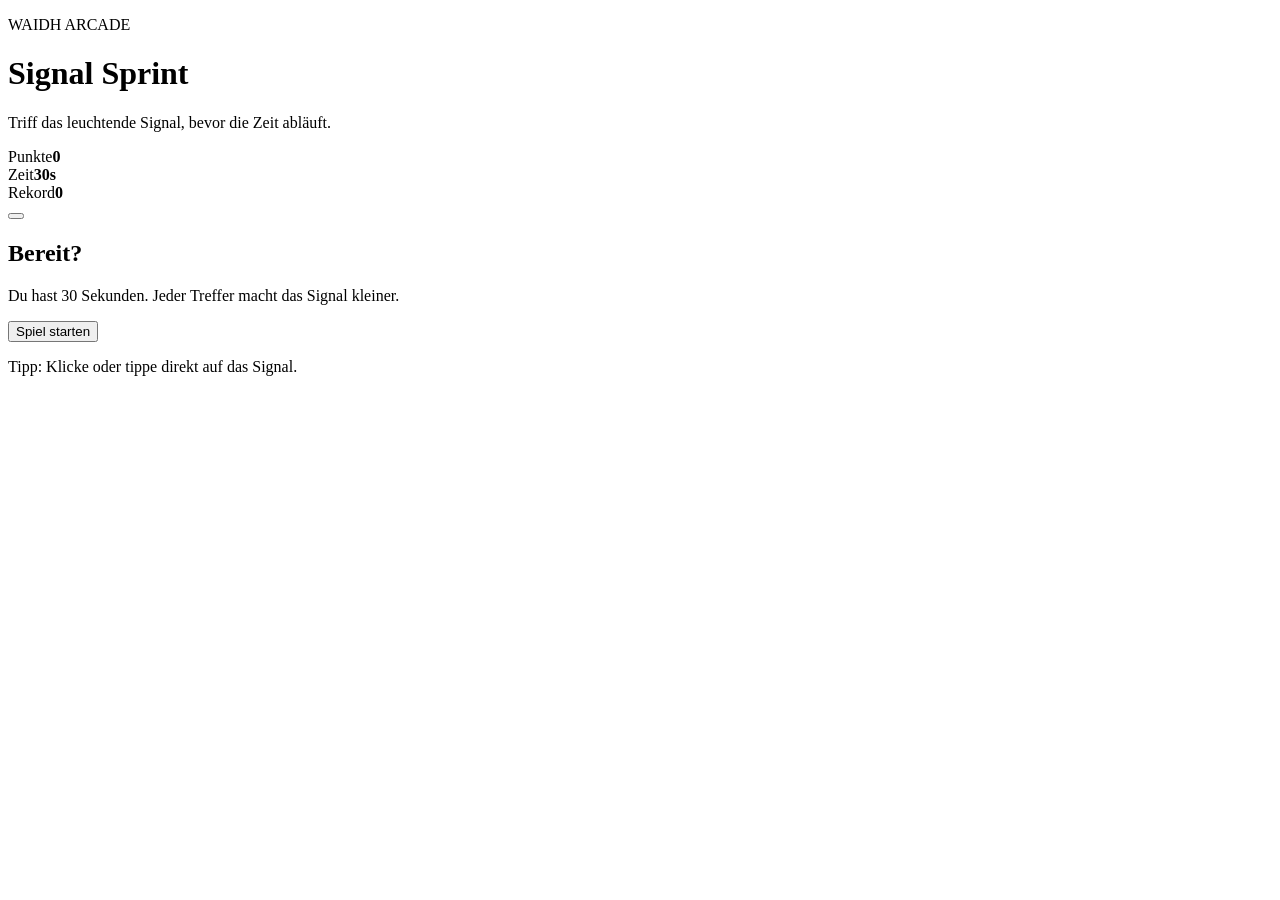
==== index.html @ f7fd0084 "feat: add game screen structure" ====
<!doctype html>
<html lang="de">
  <head>
    <meta charset="UTF-8" />
    <meta name="viewport" content="width=device-width, initial-scale=1.0" />
    <meta name="theme-color" content="#0b1020" />
    <title>Signal Sprint</title>
    <link rel="stylesheet" href="style.css" />
  </head>
  <body>
    <main class="game-shell">
      <header>
        <p class="eyebrow">WAIDH ARCADE</p>
        <h1>Signal Sprint</h1>
        <p class="intro">Triff das leuchtende Signal, bevor die Zeit abläuft.</p>
      </header>

      <section class="scoreboard" aria-label="Spielstand">
        <div><span>Punkte</span><strong id="score">0</strong></div>
        <div><span>Zeit</span><strong><span id="time">30</span>s</strong></div>
        <div><span>Rekord</span><strong id="high-score">0</strong></div>
      </section>

      <section id="arena" class="arena" aria-label="Spielfeld">
        <button id="target" class="target" type="button" aria-label="Signal treffen"></button>
        <div id="start-panel" class="start-panel">
          <h2 id="panel-title">Bereit?</h2>
          <p id="panel-copy">Du hast 30 Sekunden. Jeder Treffer macht das Signal kleiner.</p>
          <button id="start-button" class="start-button" type="button">Spiel starten</button>
        </div>
      </section>

      <p class="hint">Tipp: Klicke oder tippe direkt auf das Signal.</p>
    </main>
    <script src="game.js"></script>
  </body>
</html>
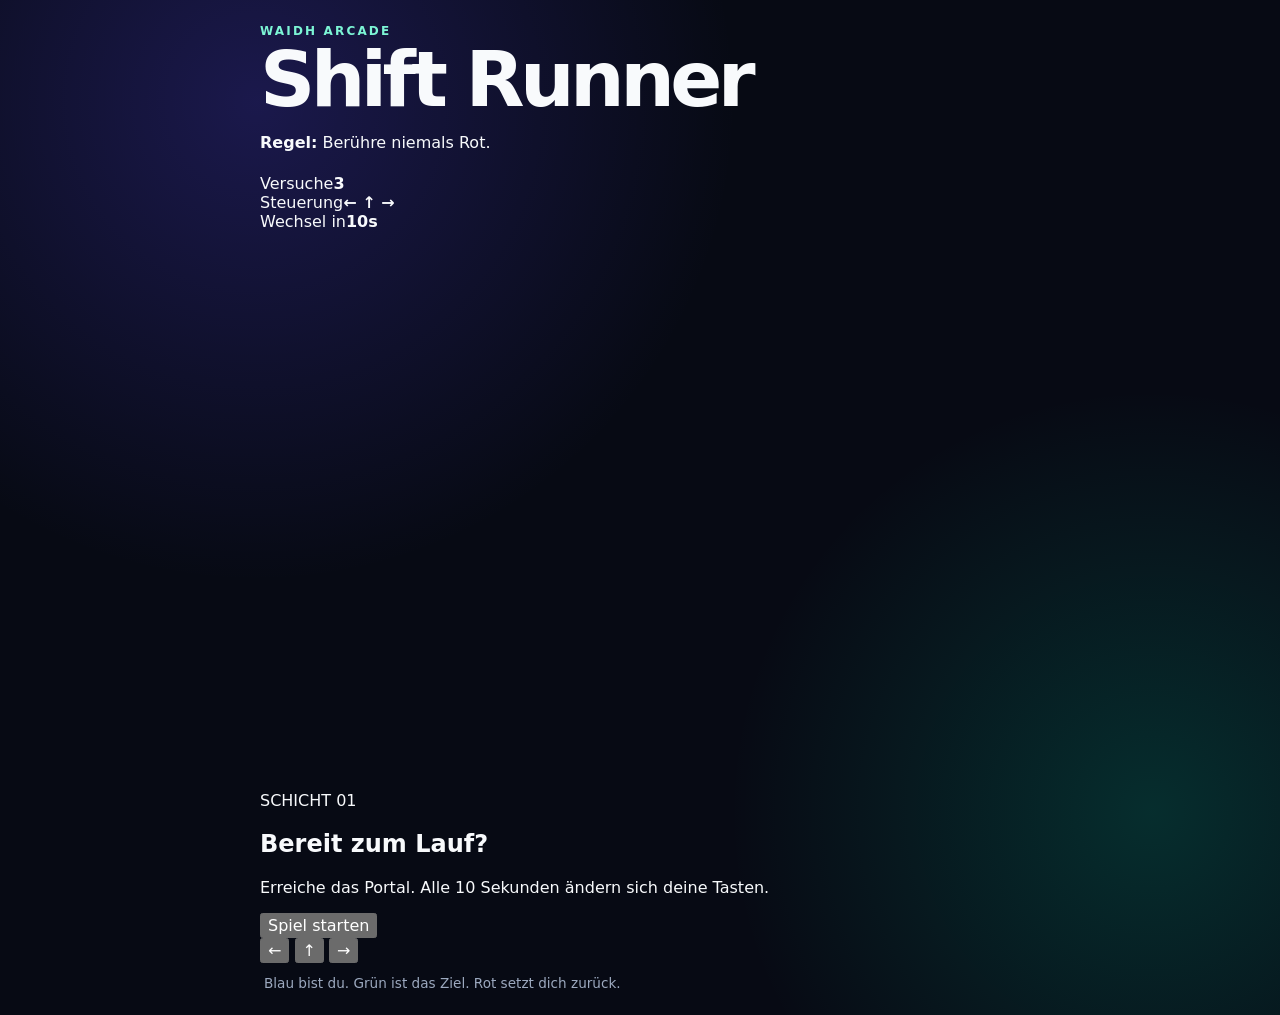
==== commit c067ca5d: "feat: replace reaction game with runner layout" ====
--- a/index.html
+++ b/index.html
@@ -3,34 +3,46 @@
   <head>
     <meta charset="UTF-8" />
     <meta name="viewport" content="width=device-width, initial-scale=1.0" />
-    <meta name="theme-color" content="#0b1020" />
-    <title>Signal Sprint</title>
+    <meta name="theme-color" content="#07111f" />
+    <title>Shift Runner</title>
     <link rel="stylesheet" href="style.css" />
   </head>
   <body>
     <main class="game-shell">
-      <header>
-        <p class="eyebrow">WAIDH ARCADE</p>
-        <h1>Signal Sprint</h1>
-        <p class="intro">Triff das leuchtende Signal, bevor die Zeit abläuft.</p>
+      <header class="game-header">
+        <div>
+          <p class="eyebrow">WAIDH ARCADE</p>
+          <h1>Shift Runner</h1>
+        </div>
+        <p class="rule"><strong>Regel:</strong> Berühre niemals Rot.</p>
       </header>
 
-      <section class="scoreboard" aria-label="Spielstand">
-        <div><span>Punkte</span><strong id="score">0</strong></div>
-        <div><span>Zeit</span><strong><span id="time">30</span>s</strong></div>
-        <div><span>Rekord</span><strong id="high-score">0</strong></div>
+      <section class="status-bar" aria-label="Spielstatus">
+        <div><span>Versuche</span><strong id="lives">3</strong></div>
+        <div><span>Steuerung</span><strong id="controls">← ↑ →</strong></div>
+        <div><span>Wechsel in</span><strong><span id="switch-timer">10</span>s</strong></div>
       </section>
 
-      <section id="arena" class="arena" aria-label="Spielfeld">
-        <button id="target" class="target" type="button" aria-label="Signal treffen"></button>
-        <div id="start-panel" class="start-panel">
-          <h2 id="panel-title">Bereit?</h2>
-          <p id="panel-copy">Du hast 30 Sekunden. Jeder Treffer macht das Signal kleiner.</p>
-          <button id="start-button" class="start-button" type="button">Spiel starten</button>
+      <section class="game-frame">
+        <canvas id="game" width="960" height="540" aria-label="Jump-and-Run-Spielfeld"></canvas>
+
+        <div id="message-panel" class="message-panel">
+          <p class="panel-kicker">SCHICHT 01</p>
+          <h2 id="message-title">Bereit zum Lauf?</h2>
+          <p id="message-copy">Erreiche das Portal. Alle 10 Sekunden ändern sich deine Tasten.</p>
+          <button id="start-button" type="button">Spiel starten</button>
         </div>
+
+        <div id="control-flash" class="control-flash" aria-live="polite"></div>
       </section>
 
-      <p class="hint">Tipp: Klicke oder tippe direkt auf das Signal.</p>
+      <nav class="touch-controls" aria-label="Touch-Steuerung">
+        <button id="touch-left" type="button" aria-label="Nach links">←</button>
+        <button id="touch-jump" class="jump" type="button" aria-label="Springen">↑</button>
+        <button id="touch-right" type="button" aria-label="Nach rechts">→</button>
+      </nav>
+
+      <p class="hint">Blau bist du. Grün ist das Ziel. Rot setzt dich zurück.</p>
     </main>
     <script src="game.js"></script>
   </body>
--- a/style.css
+++ b/style.css
@@ -0,0 +1,141 @@
+:root {
+  color-scheme: dark;
+  font-family: Inter, ui-sans-serif, system-ui, -apple-system, BlinkMacSystemFont, "Segoe UI", sans-serif;
+  background: #070a14;
+  color: #f8fafc;
+}
+
+* { box-sizing: border-box; }
+
+body {
+  min-height: 100vh;
+  margin: 0;
+  display: grid;
+  place-items: center;
+  padding: 24px;
+  background:
+    radial-gradient(circle at 20% 10%, rgba(89, 71, 255, .24), transparent 35%),
+    radial-gradient(circle at 90% 80%, rgba(0, 231, 180, .16), transparent 30%),
+    #070a14;
+}
+
+button { font: inherit; }
+
+.game-shell { width: min(760px, 100%); }
+
+header { margin-bottom: 22px; }
+
+.eyebrow {
+  margin: 0 0 6px;
+  color: #7cf5d5;
+  font-size: .75rem;
+  font-weight: 800;
+  letter-spacing: .18em;
+}
+
+h1 {
+  margin: 0;
+  font-size: clamp(2.3rem, 8vw, 4.8rem);
+  line-height: .95;
+  letter-spacing: -.06em;
+}
+
+.intro, .hint { color: #9ca9bf; }
+
+.scoreboard {
+  display: grid;
+  grid-template-columns: repeat(3, 1fr);
+  gap: 10px;
+  margin-bottom: 10px;
+}
+
+.scoreboard div {
+  padding: 12px 16px;
+  border: 1px solid #273047;
+  border-radius: 14px;
+  background: rgba(18, 24, 41, .78);
+}
+
+.scoreboard span {
+  display: block;
+  color: #8f9bb0;
+  font-size: .76rem;
+  text-transform: uppercase;
+  letter-spacing: .08em;
+}
+
+.scoreboard strong { font-size: 1.45rem; }
+.scoreboard strong span { display: inline; color: inherit; font-size: inherit; }
+
+.arena {
+  position: relative;
+  height: min(58vh, 470px);
+  min-height: 350px;
+  overflow: hidden;
+  border: 1px solid #303952;
+  border-radius: 24px;
+  background:
+    linear-gradient(rgba(255, 255, 255, .025) 1px, transparent 1px),
+    linear-gradient(90deg, rgba(255, 255, 255, .025) 1px, transparent 1px),
+    rgba(12, 17, 31, .88);
+  background-size: 28px 28px;
+  box-shadow: 0 30px 80px rgba(0, 0, 0, .4);
+}
+
+.target {
+  position: absolute;
+  display: none;
+  width: 74px;
+  height: 74px;
+  border: 0;
+  border-radius: 50%;
+  cursor: crosshair;
+  background: #72f3ce;
+  box-shadow: 0 0 0 8px rgba(114, 243, 206, .14), 0 0 38px rgba(114, 243, 206, .8);
+  transition: width .12s, height .12s, transform .08s;
+}
+
+.target:hover { transform: scale(1.06); }
+.target:active { transform: scale(.86); }
+.target.visible { display: block; }
+
+.start-panel {
+  position: absolute;
+  inset: 0;
+  display: grid;
+  place-content: center;
+  justify-items: center;
+  padding: 28px;
+  text-align: center;
+  background: rgba(7, 10, 20, .66);
+  backdrop-filter: blur(7px);
+}
+
+.start-panel.hidden { display: none; }
+.start-panel h2 { margin: 0; font-size: 2rem; }
+.start-panel p { max-width: 420px; color: #aeb8c9; }
+
+.start-button {
+  border: 0;
+  border-radius: 999px;
+  padding: 13px 22px;
+  color: #07120f;
+  font-weight: 800;
+  cursor: pointer;
+  background: #72f3ce;
+  box-shadow: 0 8px 30px rgba(114, 243, 206, .25);
+}
+
+.start-button:hover { background: #9ffbe2; }
+.hint { margin: 12px 4px 0; font-size: .85rem; }
+
+@media (max-width: 520px) {
+  body { padding: 16px; }
+  .scoreboard div { padding: 10px; }
+  .scoreboard strong { font-size: 1.2rem; }
+  .arena { min-height: 390px; }
+}
+
+@media (prefers-reduced-motion: reduce) {
+  .target { transition: none; }
+}
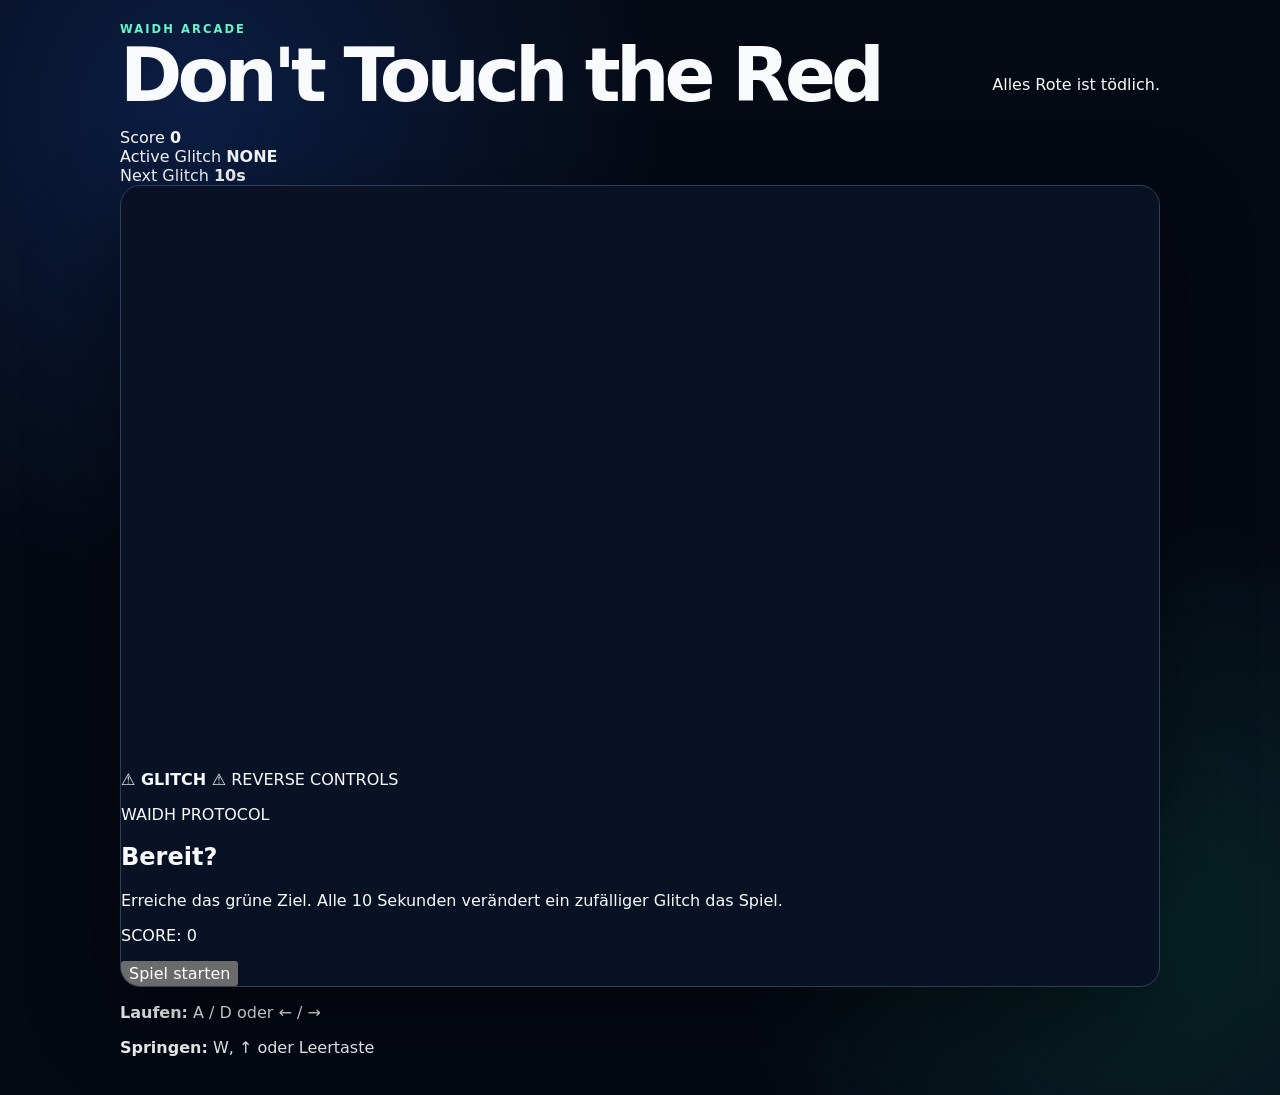
==== commit bf21f6dc: "feat: build Don't Touch the Red interface" ====
--- a/index.html
+++ b/index.html
@@ -3,47 +3,76 @@
   <head>
     <meta charset="UTF-8" />
     <meta name="viewport" content="width=device-width, initial-scale=1.0" />
-    <meta name="theme-color" content="#07111f" />
-    <title>Shift Runner</title>
+    <meta name="theme-color" content="#080b12" />
+    <title>Don't Touch the Red</title>
     <link rel="stylesheet" href="style.css" />
   </head>
   <body>
     <main class="game-shell">
+      <!-- Titel und wichtigste Regel -->
       <header class="game-header">
         <div>
           <p class="eyebrow">WAIDH ARCADE</p>
-          <h1>Shift Runner</h1>
+          <h1>Don't Touch the Red</h1>
         </div>
-        <p class="rule"><strong>Regel:</strong> Berühre niemals Rot.</p>
+        <p class="main-rule"><span></span> Alles Rote ist tödlich.</p>
       </header>
 
-      <section class="status-bar" aria-label="Spielstatus">
-        <div><span>Versuche</span><strong id="lives">3</strong></div>
-        <div><span>Steuerung</span><strong id="controls">← ↑ →</strong></div>
-        <div><span>Wechsel in</span><strong><span id="switch-timer">10</span>s</strong></div>
+      <!-- Diese Werte werden in game.js laufend aktualisiert. -->
+      <section class="hud" aria-label="Spielstatus">
+        <div class="hud-item">
+          <span class="hud-label">Score</span>
+          <strong id="score">0</strong>
+        </div>
+        <div class="hud-item hud-item-wide">
+          <span class="hud-label">Active Glitch</span>
+          <strong id="active-glitch">NONE</strong>
+        </div>
+        <div class="hud-item">
+          <span class="hud-label">Next Glitch</span>
+          <strong><span id="glitch-countdown">10</span>s</strong>
+        </div>
       </section>
 
-      <section class="game-frame">
-        <canvas id="game" width="960" height="540" aria-label="Jump-and-Run-Spielfeld"></canvas>
+      <section id="game-frame" class="game-frame">
+        <canvas
+          id="game-canvas"
+          width="960"
+          height="540"
+          aria-label="2D Jump-and-Run-Spielfeld"
+        ></canvas>
 
-        <div id="message-panel" class="message-panel">
-          <p class="panel-kicker">SCHICHT 01</p>
-          <h2 id="message-title">Bereit zum Lauf?</h2>
-          <p id="message-copy">Erreiche das Portal. Alle 10 Sekunden ändern sich deine Tasten.</p>
+        <!-- Kurze, grosse Meldung bei einem neuen Glitch -->
+        <div id="glitch-message" class="glitch-message" aria-live="polite">
+          <strong>⚠ GLITCH ⚠</strong>
+          <span id="glitch-name">REVERSE CONTROLS</span>
+        </div>
+
+        <!-- Start-, Game-Over- und Gewinn-Bildschirm -->
+        <div id="game-panel" class="game-panel">
+          <p id="panel-label" class="panel-label">WAIDH PROTOCOL</p>
+          <h2 id="panel-title">Bereit?</h2>
+          <p id="panel-text">
+            Erreiche das grüne Ziel. Alle 10 Sekunden verändert ein zufälliger Glitch das Spiel.
+          </p>
+          <p id="final-score" class="final-score hidden">SCORE: 0</p>
           <button id="start-button" type="button">Spiel starten</button>
         </div>
-
-        <div id="control-flash" class="control-flash" aria-live="polite"></div>
       </section>
 
+      <!-- Die Touch-Buttons sind auf Smartphones sichtbar. -->
       <nav class="touch-controls" aria-label="Touch-Steuerung">
         <button id="touch-left" type="button" aria-label="Nach links">←</button>
-        <button id="touch-jump" class="jump" type="button" aria-label="Springen">↑</button>
+        <button id="touch-jump" class="jump-button" type="button" aria-label="Springen">↑</button>
         <button id="touch-right" type="button" aria-label="Nach rechts">→</button>
       </nav>
 
-      <p class="hint">Blau bist du. Grün ist das Ziel. Rot setzt dich zurück.</p>
+      <footer class="game-help">
+        <p><strong>Laufen:</strong> A / D oder ← / →</p>
+        <p><strong>Springen:</strong> W, ↑ oder Leertaste</p>
+      </footer>
     </main>
+
     <script src="game.js"></script>
   </body>
 </html>
--- a/style.css
+++ b/style.css
@@ -1,7 +1,7 @@
 :root {
   color-scheme: dark;
   font-family: Inter, ui-sans-serif, system-ui, -apple-system, BlinkMacSystemFont, "Segoe UI", sans-serif;
-  background: #070a14;
+  background: #050914;
   color: #f8fafc;
 }
 
@@ -12,94 +12,86 @@
   margin: 0;
   display: grid;
   place-items: center;
-  padding: 24px;
+  padding: 22px;
   background:
-    radial-gradient(circle at 20% 10%, rgba(89, 71, 255, .24), transparent 35%),
-    radial-gradient(circle at 90% 80%, rgba(0, 231, 180, .16), transparent 30%),
-    #070a14;
+    radial-gradient(circle at 15% 10%, rgba(36, 113, 255, .2), transparent 32%),
+    radial-gradient(circle at 90% 85%, rgba(18, 232, 171, .13), transparent 28%),
+    #050914;
 }
 
 button { font: inherit; }
+.game-shell { width: min(1040px, 100%); }
 
-.game-shell { width: min(760px, 100%); }
+.game-header {
+  display: flex;
+  align-items: end;
+  justify-content: space-between;
+  gap: 20px;
+  margin-bottom: 18px;
+}
 
-header { margin-bottom: 22px; }
-
-.eyebrow {
+.eyebrow, .panel-kicker {
   margin: 0 0 6px;
-  color: #7cf5d5;
-  font-size: .75rem;
-  font-weight: 800;
+  color: #65f5c9;
+  font-size: .72rem;
+  font-weight: 900;
   letter-spacing: .18em;
 }
 
 h1 {
   margin: 0;
-  font-size: clamp(2.3rem, 8vw, 4.8rem);
-  line-height: .95;
-  letter-spacing: -.06em;
+  font-size: clamp(2.2rem, 7vw, 4.7rem);
+  line-height: .9;
+  letter-spacing: -.065em;
 }
 
-.intro, .hint { color: #9ca9bf; }
+.rule { margin: 0; color: #98a6bd; }
+.rule strong { color: #ff586b; }
 
-.scoreboard {
+.status-bar {
   display: grid;
-  grid-template-columns: repeat(3, 1fr);
+  grid-template-columns: .8fr 1.4fr .8fr;
   gap: 10px;
   margin-bottom: 10px;
 }
 
-.scoreboard div {
-  padding: 12px 16px;
-  border: 1px solid #273047;
-  border-radius: 14px;
-  background: rgba(18, 24, 41, .78);
+.status-bar div {
+  padding: 10px 15px;
+  border: 1px solid #28344d;
+  border-radius: 12px;
+  background: rgba(14, 21, 37, .86);
 }
 
-.scoreboard span {
+.status-bar span {
   display: block;
-  color: #8f9bb0;
-  font-size: .76rem;
+  color: #7f8ca3;
+  font-size: .68rem;
+  font-weight: 700;
+  letter-spacing: .09em;
   text-transform: uppercase;
-  letter-spacing: .08em;
 }
 
-.scoreboard strong { font-size: 1.45rem; }
-.scoreboard strong span { display: inline; color: inherit; font-size: inherit; }
+.status-bar strong { font-size: 1.18rem; }
+.status-bar strong span { display: inline; color: inherit; font-size: inherit; }
 
-.arena {
+.game-frame {
   position: relative;
-  height: min(58vh, 470px);
-  min-height: 350px;
   overflow: hidden;
-  border: 1px solid #303952;
-  border-radius: 24px;
-  background:
-    linear-gradient(rgba(255, 255, 255, .025) 1px, transparent 1px),
-    linear-gradient(90deg, rgba(255, 255, 255, .025) 1px, transparent 1px),
-    rgba(12, 17, 31, .88);
-  background-size: 28px 28px;
-  box-shadow: 0 30px 80px rgba(0, 0, 0, .4);
+  border: 1px solid #2f3d59;
+  border-radius: 20px;
+  background: #091224;
+  box-shadow: 0 30px 90px rgba(0, 0, 0, .45);
 }
 
-.target {
-  position: absolute;
-  display: none;
-  width: 74px;
-  height: 74px;
-  border: 0;
-  border-radius: 50%;
-  cursor: crosshair;
-  background: #72f3ce;
-  box-shadow: 0 0 0 8px rgba(114, 243, 206, .14), 0 0 38px rgba(114, 243, 206, .8);
-  transition: width .12s, height .12s, transform .08s;
+canvas {
+  display: block;
+  width: 100%;
+  height: auto;
+  aspect-ratio: 16 / 9;
+  touch-action: none;
 }
 
-.target:hover { transform: scale(1.06); }
-.target:active { transform: scale(.86); }
-.target.visible { display: block; }
-
-.start-panel {
+.message-panel {
   position: absolute;
   inset: 0;
   display: grid;
@@ -107,35 +99,82 @@
   justify-items: center;
   padding: 28px;
   text-align: center;
-  background: rgba(7, 10, 20, .66);
-  backdrop-filter: blur(7px);
+  background: rgba(4, 9, 20, .72);
+  backdrop-filter: blur(8px);
 }
 
-.start-panel.hidden { display: none; }
-.start-panel h2 { margin: 0; font-size: 2rem; }
-.start-panel p { max-width: 420px; color: #aeb8c9; }
+.message-panel.hidden { display: none; }
+.message-panel h2 { margin: 0; font-size: clamp(1.8rem, 5vw, 3.3rem); }
+.message-panel p:not(.panel-kicker) { max-width: 470px; color: #aab5c8; }
 
-.start-button {
+.message-panel button {
   border: 0;
   border-radius: 999px;
-  padding: 13px 22px;
-  color: #07120f;
-  font-weight: 800;
+  padding: 13px 24px;
+  color: #06120f;
+  font-weight: 900;
   cursor: pointer;
-  background: #72f3ce;
-  box-shadow: 0 8px 30px rgba(114, 243, 206, .25);
+  background: #65f5c9;
+  box-shadow: 0 10px 30px rgba(101, 245, 201, .22);
 }
 
-.start-button:hover { background: #9ffbe2; }
-.hint { margin: 12px 4px 0; font-size: .85rem; }
+.message-panel button:hover { background: #9affe0; }
 
-@media (max-width: 520px) {
-  body { padding: 16px; }
-  .scoreboard div { padding: 10px; }
-  .scoreboard strong { font-size: 1.2rem; }
-  .arena { min-height: 390px; }
+.control-flash {
+  position: absolute;
+  top: 22px;
+  left: 50%;
+  padding: 10px 18px;
+  border: 1px solid rgba(255, 255, 255, .22);
+  border-radius: 999px;
+  color: #07111f;
+  font-weight: 900;
+  text-align: center;
+  pointer-events: none;
+  opacity: 0;
+  transform: translate(-50%, -12px);
+  background: #ffd166;
+  transition: opacity .2s, transform .2s;
+}
+
+.control-flash.visible { opacity: 1; transform: translate(-50%, 0); }
+
+.touch-controls {
+  display: none;
+  grid-template-columns: 1fr 1fr 1fr;
+  gap: 10px;
+  margin-top: 12px;
+}
+
+.touch-controls button {
+  min-height: 58px;
+  border: 1px solid #33415e;
+  border-radius: 14px;
+  color: #dce7f8;
+  font-size: 1.4rem;
+  font-weight: 900;
+  background: #111b30;
+  user-select: none;
+  touch-action: none;
+}
+
+.touch-controls button:active { background: #243554; }
+.touch-controls .jump { color: #65f5c9; }
+.hint { margin: 10px 4px 0; color: #7f8ca3; font-size: .82rem; }
+
+@media (pointer: coarse), (max-width: 700px) {
+  .touch-controls { display: grid; }
+}
+
+@media (max-width: 600px) {
+  body { padding: 13px; }
+  .game-header { align-items: start; flex-direction: column; gap: 10px; }
+  .status-bar { grid-template-columns: .65fr 1.35fr .8fr; }
+  .status-bar div { padding: 8px 9px; }
+  .status-bar strong { font-size: .93rem; }
+  .control-flash { top: 10px; padding: 7px 11px; font-size: .78rem; }
 }
 
 @media (prefers-reduced-motion: reduce) {
-  .target { transition: none; }
+  .control-flash { transition: none; }
 }
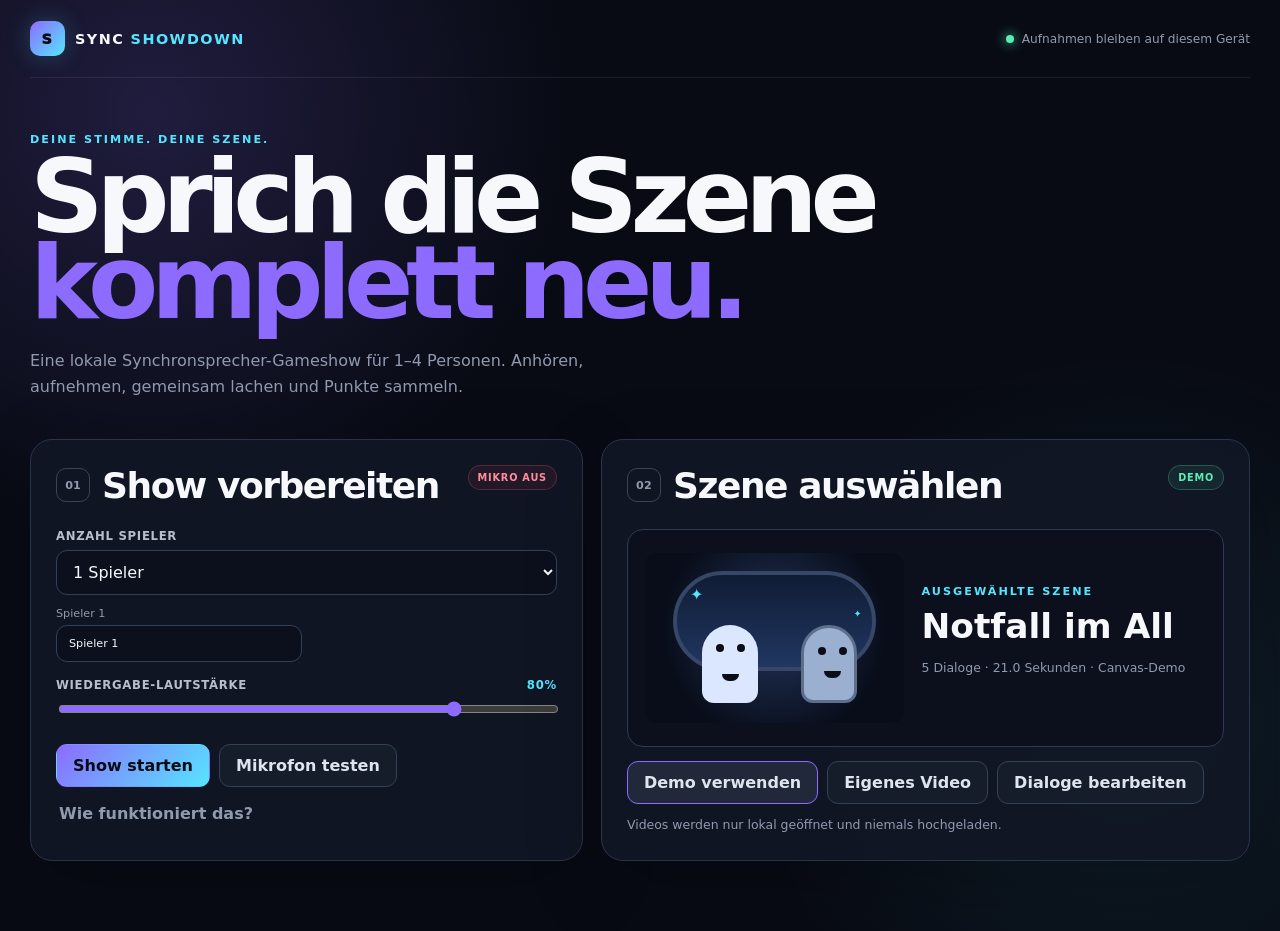
==== commit cef112d3: "feat: build Sync Showdown game show interface" ====
--- a/index.html
+++ b/index.html
@@ -3,76 +3,307 @@
   <head>
     <meta charset="UTF-8" />
     <meta name="viewport" content="width=device-width, initial-scale=1.0" />
-    <meta name="theme-color" content="#080b12" />
-    <title>Don't Touch the Red</title>
+    <meta name="theme-color" content="#080b14" />
+    <title>Sync Showdown</title>
     <link rel="stylesheet" href="style.css" />
   </head>
   <body>
-    <main class="game-shell">
-      <!-- Titel und wichtigste Regel -->
-      <header class="game-header">
-        <div>
-          <p class="eyebrow">WAIDH ARCADE</p>
-          <h1>Don't Touch the Red</h1>
-        </div>
-        <p class="main-rule"><span></span> Alles Rote ist tödlich.</p>
+    <div class="app-shell">
+      <header class="topbar">
+        <a class="brand" href="#" aria-label="Sync Showdown Startseite">
+          <span class="brand-mark">S</span>
+          <span>SYNC <strong>SHOWDOWN</strong></span>
+        </a>
+        <p class="privacy-note">
+          <span class="privacy-dot"></span>
+          Aufnahmen bleiben auf diesem Gerät
+        </p>
       </header>
 
-      <!-- Diese Werte werden in game.js laufend aktualisiert. -->
-      <section class="hud" aria-label="Spielstatus">
-        <div class="hud-item">
-          <span class="hud-label">Score</span>
-          <strong id="score">0</strong>
-        </div>
-        <div class="hud-item hud-item-wide">
-          <span class="hud-label">Active Glitch</span>
-          <strong id="active-glitch">NONE</strong>
-        </div>
-        <div class="hud-item">
-          <span class="hud-label">Next Glitch</span>
-          <strong><span id="glitch-countdown">10</span>s</strong>
-        </div>
-      </section>
-
-      <section id="game-frame" class="game-frame">
-        <canvas
-          id="game-canvas"
-          width="960"
-          height="540"
-          aria-label="2D Jump-and-Run-Spielfeld"
-        ></canvas>
-
-        <!-- Kurze, grosse Meldung bei einem neuen Glitch -->
-        <div id="glitch-message" class="glitch-message" aria-live="polite">
-          <strong>⚠ GLITCH ⚠</strong>
-          <span id="glitch-name">REVERSE CONTROLS</span>
-        </div>
-
-        <!-- Start-, Game-Over- und Gewinn-Bildschirm -->
-        <div id="game-panel" class="game-panel">
-          <p id="panel-label" class="panel-label">WAIDH PROTOCOL</p>
-          <h2 id="panel-title">Bereit?</h2>
-          <p id="panel-text">
-            Erreiche das grüne Ziel. Alle 10 Sekunden verändert ein zufälliger Glitch das Spiel.
-          </p>
-          <p id="final-score" class="final-score hidden">SCORE: 0</p>
-          <button id="start-button" type="button">Spiel starten</button>
-        </div>
-      </section>
-
-      <!-- Die Touch-Buttons sind auf Smartphones sichtbar. -->
-      <nav class="touch-controls" aria-label="Touch-Steuerung">
-        <button id="touch-left" type="button" aria-label="Nach links">←</button>
-        <button id="touch-jump" class="jump-button" type="button" aria-label="Springen">↑</button>
-        <button id="touch-right" type="button" aria-label="Nach rechts">→</button>
-      </nav>
-
-      <footer class="game-help">
-        <p><strong>Laufen:</strong> A / D oder ← / →</p>
-        <p><strong>Springen:</strong> W, ↑ oder Leertaste</p>
-      </footer>
-    </main>
-
-    <script src="game.js"></script>
+      <main>
+        <!-- ==================================================
+             HAUPTMENÜ
+             ================================================== -->
+        <section id="menu-screen" class="screen active">
+          <div class="hero-copy">
+            <p class="eyebrow">DEINE STIMME. DEINE SZENE.</p>
+            <h1>Sprich die Szene<br /><em>komplett neu.</em></h1>
+            <p>
+              Eine lokale Synchronsprecher-Gameshow für 1–4 Personen.
+              Anhören, aufnehmen, gemeinsam lachen und Punkte sammeln.
+            </p>
+          </div>
+
+          <div class="menu-layout">
+            <section class="panel setup-panel">
+              <div class="panel-heading">
+                <div>
+                  <span class="step-number">01</span>
+                  <h2>Show vorbereiten</h2>
+                </div>
+                <span id="microphone-badge" class="status-badge">MIKRO AUS</span>
+              </div>
+
+              <label class="field-label" for="player-count">Anzahl Spieler</label>
+              <select id="player-count">
+                <option value="1">1 Spieler</option>
+                <option value="2">2 Spieler</option>
+                <option value="3">3 Spieler</option>
+                <option value="4">4 Spieler</option>
+              </select>
+
+              <div id="player-name-fields" class="player-name-fields"></div>
+
+              <label class="field-label volume-label" for="master-volume">
+                Wiedergabe-Lautstärke
+                <span id="volume-value">80%</span>
+              </label>
+              <input id="master-volume" type="range" min="0" max="100" value="80" />
+
+              <div class="menu-actions">
+                <button id="start-game-button" class="primary-button" type="button">
+                  Show starten
+                </button>
+                <button id="open-mic-test" class="secondary-button" type="button">
+                  Mikrofon testen
+                </button>
+                <button id="open-guide" class="text-button" type="button">
+                  Wie funktioniert das?
+                </button>
+              </div>
+
+              <p id="menu-error" class="inline-error hidden" role="alert"></p>
+            </section>
+
+            <section class="panel scene-panel">
+              <div class="panel-heading">
+                <div>
+                  <span class="step-number">02</span>
+                  <h2>Szene auswählen</h2>
+                </div>
+                <span id="scene-type-badge" class="status-badge ready">DEMO</span>
+              </div>
+
+              <div class="scene-preview-card">
+                <div class="preview-space">
+                  <span class="preview-star star-one">✦</span>
+                  <span class="preview-star star-two">✦</span>
+                  <div class="preview-character captain"><span></span></div>
+                  <div class="preview-character robot"><span></span></div>
+                </div>
+                <div>
+                  <p class="scene-label">AUSGEWÄHLTE SZENE</p>
+                  <h3 id="selected-scene-title">Notfall im All</h3>
+                  <p id="selected-scene-details">5 Dialoge · 21 Sekunden · Canvas-Demo</p>
+                </div>
+              </div>
+
+              <div class="scene-actions">
+                <button id="select-demo-scene" class="secondary-button selected" type="button">
+                  Demo verwenden
+                </button>
+                <label class="file-button" for="video-file-input">Eigenes Video</label>
+                <input id="video-file-input" class="visually-hidden" type="file" accept="video/*" />
+                <button id="open-scene-editor" class="secondary-button" type="button">
+                  Dialoge bearbeiten
+                </button>
+              </div>
+
+              <p class="local-file-note">
+                Videos werden nur lokal geöffnet und niemals hochgeladen.
+              </p>
+            </section>
+          </div>
+        </section>
+
+        <!-- ==================================================
+             AUFNAHME-STUDIO UND FINALE WIEDERGABE
+             ================================================== -->
+        <section id="studio-screen" class="screen">
+          <div class="studio-header">
+            <button id="leave-studio-button" class="text-button back-button" type="button">← Menü</button>
+            <div class="studio-status">
+              <span id="current-player-name">SPIELER 1</span>
+              <span id="cue-progress">DIALOG 1 / 5</span>
+            </div>
+            <span id="studio-mic-badge" class="status-badge ready">MIKRO BEREIT</span>
+          </div>
+
+          <div id="stage" class="stage">
+            <canvas id="scene-canvas" width="960" height="540" aria-label="Animierte Demo-Szene"></canvas>
+            <video id="scene-video" class="hidden" playsinline preload="metadata"></video>
+
+            <div id="subtitle" class="subtitle hidden">
+              <span id="subtitle-speaker"></span>
+              <strong id="subtitle-text"></strong>
+            </div>
+
+            <div id="countdown" class="countdown hidden" aria-live="assertive">3</div>
+
+            <div id="recording-hud" class="recording-hud hidden">
+              <span class="recording-dot"></span>
+              <strong>REC</strong>
+              <span id="recording-time">0.0s</span>
+              <div class="mini-meter"><span id="recording-level"></span></div>
+            </div>
+
+            <div class="scene-progress"><span id="scene-progress-bar"></span></div>
+          </div>
+
+          <section id="cue-controls" class="cue-controls">
+            <div class="cue-copy">
+              <p id="cue-speaker" class="cue-speaker">CAPTAIN NOVA</p>
+              <h2 id="cue-text">Wir verlieren Energie auf allen Systemen!</h2>
+            </div>
+
+            <div id="record-actions" class="action-row">
+              <button id="preview-cue-button" class="secondary-button" type="button">Original ansehen</button>
+              <button id="record-cue-button" class="primary-button" type="button">Meinen Take aufnehmen</button>
+            </div>
+
+            <div id="take-actions" class="action-row hidden">
+              <button id="play-take-button" class="secondary-button" type="button">Take anhören</button>
+              <button id="play-with-scene-button" class="secondary-button" type="button">Mit Szene ansehen</button>
+              <button id="retry-take-button" class="danger-button" type="button">Neu aufnehmen</button>
+              <button id="keep-take-button" class="primary-button" type="button">Take behalten</button>
+            </div>
+
+            <p id="studio-message" class="studio-message"></p>
+          </section>
+
+          <section id="final-controls" class="final-controls hidden">
+            <div>
+              <p class="eyebrow">FINAL CUT</p>
+              <h2>Eure synchronisierte Szene</h2>
+            </div>
+            <div class="action-row">
+              <button id="play-final-button" class="primary-button" type="button">Abspielen</button>
+              <button id="pause-final-button" class="secondary-button" type="button">Pause</button>
+              <button id="restart-final-button" class="secondary-button" type="button">Von vorne</button>
+              <button id="show-jury-button" class="secondary-button accent" type="button">Zur Jury</button>
+            </div>
+          </section>
+        </section>
+
+        <!-- ==================================================
+             JURY
+             ================================================== -->
+        <section id="jury-screen" class="screen centered-screen">
+          <div class="section-intro">
+            <p class="eyebrow">DIE ENTSCHEIDUNG</p>
+            <h1>Die Jury hat gewählt.</h1>
+            <p>Eine unterhaltsame Arcade-Wertung aus Timing, Länge und Mikrofonlautstärke.</p>
+          </div>
+          <div id="jury-cards" class="jury-cards"></div>
+          <div class="total-score-panel">
+            <span>GESAMTPUNKTZAHL</span>
+            <strong id="round-score">0</strong>
+            <small>/ 50</small>
+          </div>
+          <button id="continue-after-jury" class="primary-button" type="button">Weiter</button>
+        </section>
+
+        <!-- ==================================================
+             RANGLISTE
+             ================================================== -->
+        <section id="leaderboard-screen" class="screen centered-screen">
+          <div class="section-intro">
+            <p class="eyebrow">SHOW BEENDET</p>
+            <h1 id="winner-title">And the winner is …</h1>
+            <p>Alle Takes wurden nur lokal verarbeitet.</p>
+          </div>
+          <div id="confetti" class="confetti" aria-hidden="true"></div>
+          <ol id="leaderboard" class="leaderboard"></ol>
+          <button id="new-round-button" class="primary-button" type="button">Neue Runde</button>
+        </section>
+      </main>
+    </div>
+
+    <!-- ==================================================
+         MIKROFONTEST
+         ================================================== -->
+    <div id="mic-modal" class="modal hidden" role="dialog" aria-modal="true" aria-labelledby="mic-modal-title">
+      <div class="modal-card">
+        <button class="modal-close" data-close-modal="mic-modal" type="button" aria-label="Schliessen">×</button>
+        <p class="eyebrow">SOUNDCHECK</p>
+        <h2 id="mic-modal-title">Mikrofon testen</h2>
+        <p id="mic-test-status">Aktiviere dein Mikrofon, bevor die Show beginnt.</p>
+
+        <div class="large-meter" aria-label="Mikrofonlautstärke">
+          <span id="mic-level-bar"></span>
+        </div>
+
+        <div class="modal-actions">
+          <button id="activate-microphone" class="primary-button" type="button">Mikrofon aktivieren</button>
+          <button id="record-mic-test" class="secondary-button" type="button" disabled>10s aufnehmen</button>
+          <button id="stop-mic-test" class="danger-button hidden" type="button">Aufnahme stoppen</button>
+        </div>
+
+        <audio id="mic-test-audio" class="hidden" controls></audio>
+        <button id="delete-mic-test" class="text-button hidden" type="button">Testaufnahme löschen</button>
+        <p class="privacy-box">Deine Mikrofonaufnahmen bleiben auf diesem Gerät und werden nicht hochgeladen.</p>
+      </div>
+    </div>
+
+    <!-- ==================================================
+         SZENENEDITOR
+         ================================================== -->
+    <div id="scene-editor-modal" class="modal hidden" role="dialog" aria-modal="true" aria-labelledby="editor-title">
+      <div class="modal-card editor-card">
+        <button class="modal-close" data-close-modal="scene-editor-modal" type="button" aria-label="Schliessen">×</button>
+        <p class="eyebrow">CONTENT STUDIO</p>
+        <h2 id="editor-title">Dialoge bearbeiten</h2>
+
+        <div class="editor-toolbar">
+          <label>
+            Szenentitel
+            <input id="editor-scene-title" type="text" maxlength="80" />
+          </label>
+          <p>Dauer: <strong id="editor-duration">21.0s</strong></p>
+          <button id="add-cue-button" class="secondary-button" type="button">+ Dialog</button>
+          <label class="file-button" for="json-import-input">JSON importieren</label>
+          <input id="json-import-input" class="visually-hidden" type="file" accept="application/json,.json" />
+          <button id="export-json-button" class="secondary-button" type="button">JSON exportieren</button>
+        </div>
+
+        <div class="editor-preview">
+          <canvas id="editor-preview-canvas" width="960" height="540" aria-label="Vorschau der Demo-Szene"></canvas>
+          <video id="editor-preview-video" class="hidden" playsinline controls></video>
+        </div>
+
+        <div class="cue-table-header" aria-hidden="true">
+          <span>Start</span><span>Ende</span><span>Figur</span><span>Dialog</span><span>Aktionen</span>
+        </div>
+        <div id="cue-editor-list" class="cue-editor-list"></div>
+        <p id="editor-error" class="inline-error hidden" role="alert"></p>
+
+        <div class="modal-actions end-actions">
+          <button id="save-scene-button" class="primary-button" type="button">Szene verwenden</button>
+        </div>
+      </div>
+    </div>
+
+    <!-- ==================================================
+         ANLEITUNG
+         ================================================== -->
+    <div id="guide-modal" class="modal hidden" role="dialog" aria-modal="true" aria-labelledby="guide-title">
+      <div class="modal-card guide-card">
+        <button class="modal-close" data-close-modal="guide-modal" type="button" aria-label="Schliessen">×</button>
+        <p class="eyebrow">SO FUNKTIONIERT'S</p>
+        <h2 id="guide-title">In vier Schritten zur eigenen Szene</h2>
+        <ol class="guide-steps">
+          <li><strong>Anhören</strong><span>Sieh dir den Dialog mit Originalton oder Demo-Signal an.</span></li>
+          <li><strong>Einsprechen</strong><span>Nach dem Countdown läuft die Szene stumm und dein Mikrofon nimmt auf.</span></li>
+          <li><strong>Take wählen</strong><span>Höre deine Aufnahme an, wiederhole sie oder behalte sie.</span></li>
+          <li><strong>Bewerten</strong><span>Die lokale Arcade-Jury bewertet Timing und Lautstärke.</span></li>
+        </ol>
+        <p class="privacy-box">Eigene Videos und Sprachaufnahmen verlassen deinen Browser nicht.</p>
+      </div>
+    </div>
+
+    <div id="toast" class="toast hidden" role="status" aria-live="polite"></div>
+
+    <script src="scenes.js"></script>
+    <script src="app.js"></script>
   </body>
 </html>
--- a/style.css
+++ b/style.css
@@ -1,180 +1,459 @@
 :root {
   color-scheme: dark;
   font-family: Inter, ui-sans-serif, system-ui, -apple-system, BlinkMacSystemFont, "Segoe UI", sans-serif;
-  background: #050914;
-  color: #f8fafc;
+  --bg: #080b14;
+  --panel: #111725;
+  --panel-light: #171f30;
+  --line: #29344b;
+  --text: #f7f8fc;
+  --muted: #909aae;
+  --purple: #8d6bff;
+  --cyan: #55e6ff;
+  --pink: #ff4f91;
+  --green: #58efb2;
+  --yellow: #ffd166;
+  --red: #ff4f65;
 }
 
 * { box-sizing: border-box; }
+html { min-width: 320px; background: var(--bg); }
 
 body {
   min-height: 100vh;
   margin: 0;
-  display: grid;
-  place-items: center;
-  padding: 22px;
+  color: var(--text);
   background:
-    radial-gradient(circle at 15% 10%, rgba(36, 113, 255, .2), transparent 32%),
-    radial-gradient(circle at 90% 85%, rgba(18, 232, 171, .13), transparent 28%),
-    #050914;
-}
-
-button { font: inherit; }
-.game-shell { width: min(1040px, 100%); }
-
-.game-header {
+    radial-gradient(circle at 12% 12%, rgba(141, 107, 255, .18), transparent 30%),
+    radial-gradient(circle at 88% 78%, rgba(85, 230, 255, .09), transparent 28%),
+    var(--bg);
+}
+
+button, input, select { font: inherit; }
+button { color: inherit; }
+.app-shell { width: min(1220px, calc(100% - 36px)); margin: 0 auto; }
+
+.topbar {
+  min-height: 78px;
   display: flex;
-  align-items: end;
+  align-items: center;
   justify-content: space-between;
   gap: 20px;
-  margin-bottom: 18px;
-}
-
-.eyebrow, .panel-kicker {
-  margin: 0 0 6px;
-  color: #65f5c9;
-  font-size: .72rem;
+  border-bottom: 1px solid rgba(255, 255, 255, .08);
+}
+
+.brand {
+  display: inline-flex;
+  align-items: center;
+  gap: 10px;
+  color: var(--text);
+  font-size: .9rem;
+  font-weight: 700;
+  letter-spacing: .1em;
+  text-decoration: none;
+}
+
+.brand strong { color: var(--cyan); }
+.brand-mark {
+  width: 35px;
+  height: 35px;
+  display: grid;
+  place-items: center;
+  border-radius: 10px;
+  color: #070910;
+  font-weight: 1000;
+  background: linear-gradient(135deg, var(--purple), var(--cyan));
+  box-shadow: 0 0 25px rgba(85, 230, 255, .22);
+}
+
+.privacy-note {
+  display: flex;
+  align-items: center;
+  gap: 8px;
+  margin: 0;
+  color: var(--muted);
+  font-size: .76rem;
+}
+
+.privacy-dot {
+  width: 8px;
+  height: 8px;
+  border-radius: 50%;
+  background: var(--green);
+  box-shadow: 0 0 12px var(--green);
+}
+
+.screen { display: none; padding: 55px 0 70px; }
+.screen.active { display: block; }
+.centered-screen { text-align: center; }
+
+.hero-copy { max-width: 850px; margin-bottom: 38px; }
+.eyebrow, .scene-label, .cue-speaker, .panel-label {
+  margin: 0 0 8px;
+  color: var(--cyan);
+  font-size: .7rem;
   font-weight: 900;
   letter-spacing: .18em;
-}
-
+  text-transform: uppercase;
+}
+
+h1, h2, h3, p { overflow-wrap: anywhere; }
 h1 {
   margin: 0;
-  font-size: clamp(2.2rem, 7vw, 4.7rem);
-  line-height: .9;
-  letter-spacing: -.065em;
-}
-
-.rule { margin: 0; color: #98a6bd; }
-.rule strong { color: #ff586b; }
-
-.status-bar {
-  display: grid;
-  grid-template-columns: .8fr 1.4fr .8fr;
-  gap: 10px;
-  margin-bottom: 10px;
-}
-
-.status-bar div {
-  padding: 10px 15px;
-  border: 1px solid #28344d;
+  font-size: clamp(3rem, 8vw, 6.8rem);
+  line-height: .84;
+  letter-spacing: -.072em;
+}
+
+h1 em { color: var(--purple); font-style: normal; }
+.hero-copy > p:last-child, .section-intro > p:last-child {
+  max-width: 650px;
+  margin: 22px 0 0;
+  color: var(--muted);
+  line-height: 1.65;
+}
+
+.menu-layout {
+  display: grid;
+  grid-template-columns: minmax(0, .92fr) minmax(0, 1.08fr);
+  gap: 18px;
+}
+
+.panel {
+  padding: 25px;
+  border: 1px solid var(--line);
+  border-radius: 22px;
+  background: rgba(17, 23, 37, .9);
+  box-shadow: 0 24px 80px rgba(0, 0, 0, .2);
+}
+
+.panel-heading {
+  display: flex;
+  align-items: start;
+  justify-content: space-between;
+  gap: 16px;
+  margin-bottom: 23px;
+}
+
+.panel-heading > div { display: flex; align-items: center; gap: 12px; }
+.panel h2, .modal-card h2, .final-controls h2 {
+  margin: 0;
+  font-size: clamp(1.45rem, 4vw, 2.25rem);
+  letter-spacing: -.04em;
+}
+
+.step-number {
+  width: 34px;
+  height: 34px;
+  display: grid;
+  place-items: center;
+  border: 1px solid #39445a;
+  border-radius: 10px;
+  color: var(--muted);
+  font-size: .7rem;
+  font-weight: 800;
+}
+
+.status-badge {
+  flex: none;
+  padding: 6px 9px;
+  border: 1px solid rgba(255, 79, 101, .25);
+  border-radius: 999px;
+  color: #ff8d9c;
+  font-size: .61rem;
+  font-weight: 900;
+  letter-spacing: .08em;
+  background: rgba(255, 79, 101, .08);
+}
+
+.status-badge.ready {
+  border-color: rgba(88, 239, 178, .25);
+  color: var(--green);
+  background: rgba(88, 239, 178, .08);
+}
+
+.field-label, .editor-toolbar label {
+  display: block;
+  margin: 16px 0 7px;
+  color: #b7bfce;
+  font-size: .73rem;
+  font-weight: 800;
+  letter-spacing: .06em;
+  text-transform: uppercase;
+}
+
+select, input[type="text"], input[type="number"] {
+  width: 100%;
+  border: 1px solid #33405a;
+  border-radius: 11px;
+  padding: 11px 12px;
+  color: var(--text);
+  outline: none;
+  background: #0b101c;
+}
+
+select:focus, input:focus { border-color: var(--purple); }
+.player-name-fields { display: grid; grid-template-columns: repeat(2, 1fr); gap: 9px; margin-top: 12px; }
+.player-name-fields label { color: var(--muted); font-size: .7rem; }
+.player-name-fields input { margin-top: 5px; }
+.volume-label { display: flex; justify-content: space-between; }
+.volume-label span { color: var(--cyan); }
+input[type="range"] { width: 100%; accent-color: var(--purple); }
+
+.menu-actions, .scene-actions, .modal-actions, .action-row, .editor-toolbar {
+  display: flex;
+  flex-wrap: wrap;
+  align-items: center;
+  gap: 9px;
+}
+
+.menu-actions { margin-top: 23px; }
+button, .file-button {
+  border-radius: 11px;
+  padding: 11px 16px;
+  border: 1px solid transparent;
+  font-weight: 850;
+  cursor: pointer;
+  transition: transform .16s ease, background .16s ease, border-color .16s ease;
+}
+
+button:hover:not(:disabled), .file-button:hover { transform: translateY(-1px); }
+button:disabled { opacity: .45; cursor: not-allowed; }
+.primary-button { color: #090b12; background: linear-gradient(135deg, var(--purple), var(--cyan)); }
+.secondary-button, .file-button { border-color: #354159; color: #dfe5ee; background: #151d2b; }
+.secondary-button:hover, .file-button:hover, .secondary-button.selected { border-color: var(--purple); background: #20283a; }
+.secondary-button.accent { border-color: rgba(85, 230, 255, .4); color: var(--cyan); }
+.danger-button { border-color: rgba(255, 79, 101, .3); color: #ff9aaa; background: rgba(255, 79, 101, .08); }
+.text-button { padding: 8px 3px; border: 0; color: var(--muted); background: transparent; }
+.text-button:hover { color: var(--text); }
+
+.scene-preview-card {
+  display: grid;
+  grid-template-columns: 1fr 1.1fr;
+  align-items: center;
+  gap: 18px;
+  min-height: 218px;
+  padding: 17px;
+  border: 1px solid #303b50;
+  border-radius: 16px;
+  background: #0b101c;
+}
+
+.scene-preview-card h3 { margin: 0; font-size: clamp(1.4rem, 4vw, 2.15rem); }
+.scene-preview-card p:last-child, .local-file-note { color: var(--muted); font-size: .78rem; line-height: 1.5; }
+.preview-space {
+  position: relative;
+  min-height: 170px;
+  overflow: hidden;
   border-radius: 12px;
-  background: rgba(14, 21, 37, .86);
-}
-
-.status-bar span {
-  display: block;
-  color: #7f8ca3;
-  font-size: .68rem;
-  font-weight: 700;
-  letter-spacing: .09em;
-  text-transform: uppercase;
-}
-
-.status-bar strong { font-size: 1.18rem; }
-.status-bar strong span { display: inline; color: inherit; font-size: inherit; }
-
-.game-frame {
+  background: radial-gradient(circle at 50% 45%, #23345d, #080d19 70%);
+}
+
+.preview-space::before {
+  content: "";
+  position: absolute;
+  inset: 18px 28px 52px;
+  border: 4px solid #364767;
+  border-radius: 70px;
+  background: linear-gradient(#101c35, #203761);
+}
+
+.preview-star { position: absolute; z-index: 1; color: var(--cyan); }
+.star-one { top: 32px; left: 45px; }
+.star-two { top: 55px; right: 42px; font-size: .6rem; }
+.preview-character { position: absolute; bottom: 20px; z-index: 2; width: 56px; height: 78px; border-radius: 28px 28px 12px 12px; }
+.preview-character::before { content: ""; position: absolute; top: 19px; left: 14px; width: 8px; height: 8px; border-radius: 50%; background: #0a0d15; box-shadow: 21px 0 #0a0d15; }
+.preview-character span { position: absolute; left: 20px; bottom: 22px; width: 17px; height: 7px; border-radius: 0 0 10px 10px; background: #0a0d15; }
+.preview-character.captain { left: 22%; background: #dbe7ff; }
+.preview-character.robot { right: 18%; border: 3px solid #5e6f8c; background: #9bafd1; }
+.scene-actions { margin-top: 14px; }
+.local-file-note { margin: 12px 0 0; }
+
+/* Studio */
+.studio-header {
+  display: grid;
+  grid-template-columns: 1fr auto 1fr;
+  align-items: center;
+  gap: 12px;
+  margin-bottom: 12px;
+}
+
+.studio-header > .status-badge { justify-self: end; }
+.studio-status { display: flex; gap: 10px; font-size: .68rem; font-weight: 900; letter-spacing: .1em; }
+.studio-status span { padding: 6px 10px; border-radius: 999px; background: #151d2c; }
+.stage {
   position: relative;
   overflow: hidden;
-  border: 1px solid #2f3d59;
+  border: 1px solid #354159;
   border-radius: 20px;
-  background: #091224;
-  box-shadow: 0 30px 90px rgba(0, 0, 0, .45);
-}
-
-canvas {
-  display: block;
-  width: 100%;
-  height: auto;
-  aspect-ratio: 16 / 9;
-  touch-action: none;
-}
-
-.message-panel {
+  background: #050811;
+  box-shadow: 0 30px 90px rgba(0, 0, 0, .38);
+}
+
+#scene-canvas, #scene-video { display: block; width: 100%; height: auto; aspect-ratio: 16 / 9; object-fit: contain; background: #050811; }
+.subtitle {
+  position: absolute;
+  left: 50%;
+  bottom: 11%;
+  width: min(780px, 88%);
+  padding: 12px 18px;
+  border-radius: 12px;
+  text-align: center;
+  transform: translateX(-50%);
+  background: rgba(4, 7, 13, .82);
+  backdrop-filter: blur(7px);
+}
+
+.subtitle span { display: block; margin-bottom: 3px; color: var(--cyan); font-size: .62rem; font-weight: 900; letter-spacing: .12em; }
+.subtitle strong { font-size: clamp(.95rem, 2.5vw, 1.45rem); }
+.countdown {
   position: absolute;
   inset: 0;
   display: grid;
-  place-content: center;
-  justify-items: center;
-  padding: 28px;
-  text-align: center;
-  background: rgba(4, 9, 20, .72);
-  backdrop-filter: blur(8px);
-}
-
-.message-panel.hidden { display: none; }
-.message-panel h2 { margin: 0; font-size: clamp(1.8rem, 5vw, 3.3rem); }
-.message-panel p:not(.panel-kicker) { max-width: 470px; color: #aab5c8; }
-
-.message-panel button {
-  border: 0;
+  place-items: center;
+  font-size: clamp(6rem, 20vw, 14rem);
+  font-weight: 1000;
+  text-shadow: -8px 0 var(--pink), 8px 0 var(--cyan);
+  background: rgba(4, 6, 12, .35);
+  animation: countdownPop .82s ease both;
+}
+
+.recording-hud {
+  position: absolute;
+  top: 18px;
+  left: 18px;
+  display: flex;
+  align-items: center;
+  gap: 8px;
+  padding: 8px 10px;
   border-radius: 999px;
-  padding: 13px 24px;
-  color: #06120f;
-  font-weight: 900;
-  cursor: pointer;
-  background: #65f5c9;
-  box-shadow: 0 10px 30px rgba(101, 245, 201, .22);
-}
-
-.message-panel button:hover { background: #9affe0; }
-
-.control-flash {
-  position: absolute;
-  top: 22px;
-  left: 50%;
-  padding: 10px 18px;
-  border: 1px solid rgba(255, 255, 255, .22);
-  border-radius: 999px;
-  color: #07111f;
-  font-weight: 900;
-  text-align: center;
-  pointer-events: none;
+  font-size: .68rem;
+  background: rgba(7, 9, 15, .78);
+}
+
+.recording-dot { width: 9px; height: 9px; border-radius: 50%; background: var(--red); animation: pulse 1s infinite; }
+.mini-meter { width: 80px; height: 5px; overflow: hidden; border-radius: 99px; background: #273043; }
+.mini-meter span, .large-meter span { display: block; width: 0; height: 100%; border-radius: inherit; background: linear-gradient(90deg, var(--green), var(--yellow), var(--red)); transition: width .08s linear; }
+.scene-progress { position: absolute; right: 0; bottom: 0; left: 0; height: 5px; background: rgba(255, 255, 255, .12); }
+.scene-progress span { display: block; width: 0; height: 100%; background: linear-gradient(90deg, var(--purple), var(--cyan)); }
+
+.cue-controls, .final-controls {
+  margin-top: 12px;
+  padding: 20px;
+  border: 1px solid var(--line);
+  border-radius: 17px;
+  background: rgba(17, 23, 37, .9);
+}
+
+.cue-controls { display: grid; grid-template-columns: minmax(0, 1fr) auto; align-items: center; gap: 22px; }
+.cue-copy h2 { max-width: 700px; margin: 0; font-size: clamp(1.2rem, 3.5vw, 2.25rem); letter-spacing: -.035em; }
+.cue-speaker { color: var(--pink); }
+.studio-message { grid-column: 1 / -1; min-height: 1.2em; margin: 0; color: var(--muted); font-size: .78rem; }
+.final-controls { display: flex; align-items: center; justify-content: space-between; gap: 18px; }
+
+/* Jury and leaderboard */
+.section-intro { display: grid; justify-items: center; max-width: 860px; margin: 0 auto 32px; }
+.section-intro h1 { font-size: clamp(2.7rem, 7vw, 6rem); }
+.section-intro > p:last-child { margin-left: auto; margin-right: auto; }
+.jury-cards { display: grid; grid-template-columns: repeat(5, 1fr); gap: 11px; }
+.jury-card {
+  min-width: 0;
+  padding: 18px 13px;
+  border: 1px solid var(--line);
+  border-radius: 16px;
+  text-align: left;
   opacity: 0;
-  transform: translate(-50%, -12px);
-  background: #ffd166;
-  transition: opacity .2s, transform .2s;
-}
-
-.control-flash.visible { opacity: 1; transform: translate(-50%, 0); }
-
-.touch-controls {
-  display: none;
-  grid-template-columns: 1fr 1fr 1fr;
-  gap: 10px;
-  margin-top: 12px;
-}
-
-.touch-controls button {
-  min-height: 58px;
-  border: 1px solid #33415e;
-  border-radius: 14px;
-  color: #dce7f8;
-  font-size: 1.4rem;
-  font-weight: 900;
-  background: #111b30;
-  user-select: none;
-  touch-action: none;
-}
-
-.touch-controls button:active { background: #243554; }
-.touch-controls .jump { color: #65f5c9; }
-.hint { margin: 10px 4px 0; color: #7f8ca3; font-size: .82rem; }
-
-@media (pointer: coarse), (max-width: 700px) {
-  .touch-controls { display: grid; }
-}
-
-@media (max-width: 600px) {
-  body { padding: 13px; }
-  .game-header { align-items: start; flex-direction: column; gap: 10px; }
-  .status-bar { grid-template-columns: .65fr 1.35fr .8fr; }
-  .status-bar div { padding: 8px 9px; }
-  .status-bar strong { font-size: .93rem; }
-  .control-flash { top: 10px; padding: 7px 11px; font-size: .78rem; }
+  transform: translateY(20px);
+  background: var(--panel);
+  animation: cardReveal .45s ease forwards;
+}
+
+.jury-avatar { width: 48px; height: 48px; display: grid; place-items: center; margin-bottom: 12px; border-radius: 14px; font-size: 1.5rem; background: linear-gradient(135deg, rgba(141, 107, 255, .35), rgba(85, 230, 255, .2)); }
+.jury-card h3 { margin: 0 0 4px; font-size: .9rem; }
+.jury-card strong { display: block; margin: 9px 0; color: var(--yellow); font-size: 2.2rem; }
+.jury-card p { margin: 0; color: var(--muted); font-size: .72rem; line-height: 1.5; }
+.total-score-panel { display: flex; align-items: baseline; justify-content: center; gap: 8px; margin: 28px 0 19px; }
+.total-score-panel span { color: var(--muted); font-size: .7rem; font-weight: 900; letter-spacing: .12em; }
+.total-score-panel strong { font-size: 4rem; line-height: 1; }
+.total-score-panel small { color: var(--muted); }
+.leaderboard { width: min(720px, 100%); margin: 0 auto 26px; padding: 0; list-style: none; counter-reset: ranking; }
+.leaderboard li { counter-increment: ranking; display: grid; grid-template-columns: 50px 1fr auto; align-items: center; gap: 15px; margin: 9px 0; padding: 16px 20px; border: 1px solid var(--line); border-radius: 15px; text-align: left; background: var(--panel); }
+.leaderboard li::before { content: counter(ranking); width: 34px; height: 34px; display: grid; place-items: center; border-radius: 10px; color: var(--muted); font-weight: 900; background: #20283a; }
+.leaderboard li.winner { border-color: var(--yellow); background: linear-gradient(90deg, rgba(255, 209, 102, .12), var(--panel)); }
+.leaderboard li.winner::before { color: #171108; background: var(--yellow); }
+.leaderboard .player-result-name { font-weight: 900; }
+.leaderboard .player-result-score { color: var(--cyan); font-size: 1.35rem; font-weight: 1000; }
+.confetti { position: relative; width: min(700px, 90%); height: 0; margin: 0 auto; }
+.confetti i { position: absolute; top: -20px; width: 7px; height: 14px; background: var(--color); animation: confettiFall 2.5s ease-in infinite; animation-delay: var(--delay); }
+
+/* Modals and editor */
+.modal { position: fixed; z-index: 20; inset: 0; display: grid; place-items: center; padding: 18px; background: rgba(3, 5, 10, .78); backdrop-filter: blur(8px); }
+.modal-card { position: relative; width: min(620px, 100%); max-height: calc(100vh - 36px); overflow: auto; padding: 29px; border: 1px solid #37445d; border-radius: 20px; background: #111725; box-shadow: 0 30px 100px rgba(0, 0, 0, .58); }
+.editor-card { width: min(1050px, 100%); }
+.guide-card { width: min(720px, 100%); }
+.modal-card > p { color: var(--muted); line-height: 1.55; }
+.modal-close { position: absolute; top: 12px; right: 14px; border: 0; padding: 5px 9px; color: var(--muted); font-size: 1.5rem; background: transparent; }
+.large-meter { height: 17px; overflow: hidden; margin: 22px 0; border-radius: 99px; background: #283247; }
+.modal-actions { margin-top: 18px; }
+.privacy-box { padding: 12px 14px; border: 1px solid rgba(88, 239, 178, .18); border-radius: 11px; color: #a9d9c7 !important; font-size: .76rem; background: rgba(88, 239, 178, .06); }
+#mic-test-audio { width: 100%; margin-top: 18px; }
+.editor-toolbar { padding: 14px; border: 1px solid var(--line); border-radius: 13px; background: #0c111d; }
+.editor-toolbar label { flex: 1 1 220px; margin: 0; }
+.editor-toolbar p { margin: 0; color: var(--muted); }
+.editor-preview { overflow: hidden; width: min(520px, 100%); margin: 14px auto; border: 1px solid var(--line); border-radius: 13px; background: #050811; }
+.editor-preview canvas, .editor-preview video { display: block; width: 100%; height: auto; aspect-ratio: 16 / 9; object-fit: contain; }
+.cue-table-header, .cue-editor-row { display: grid; grid-template-columns: 80px 80px 140px minmax(220px, 1fr) auto; gap: 8px; align-items: center; }
+.cue-table-header { padding: 17px 8px 7px; color: var(--muted); font-size: .62rem; font-weight: 900; letter-spacing: .08em; text-transform: uppercase; }
+.cue-editor-row { margin-top: 7px; padding: 8px; border: 1px solid var(--line); border-radius: 12px; background: #0d131f; }
+.cue-editor-row input { min-width: 0; }
+.cue-row-actions { display: flex; gap: 5px; }
+.cue-row-actions button { padding: 8px 10px; }
+.end-actions { justify-content: flex-end; margin-top: 18px; }
+.guide-steps { display: grid; gap: 11px; margin: 22px 0; padding: 0; list-style: none; counter-reset: guide; }
+.guide-steps li { counter-increment: guide; display: grid; grid-template-columns: auto 1fr; gap: 4px 13px; padding: 14px; border-radius: 12px; background: #0c121e; }
+.guide-steps li::before { content: counter(guide); grid-row: 1 / 3; width: 32px; height: 32px; display: grid; place-items: center; border-radius: 9px; color: #090b12; font-weight: 900; background: var(--cyan); }
+.guide-steps span { color: var(--muted); font-size: .8rem; line-height: 1.5; }
+.inline-error { padding: 10px 12px; border-radius: 9px; color: #ffb0bb; font-size: .78rem; background: rgba(255, 79, 101, .1); }
+.toast { position: fixed; z-index: 50; right: 20px; bottom: 20px; max-width: 360px; padding: 12px 15px; border: 1px solid #3d4960; border-radius: 11px; color: #dfe5ee; font-size: .8rem; background: #151d2b; box-shadow: 0 14px 50px rgba(0, 0, 0, .4); }
+.visually-hidden { position: absolute !important; width: 1px !important; height: 1px !important; overflow: hidden !important; clip: rect(0 0 0 0) !important; white-space: nowrap !important; }
+.hidden { display: none !important; }
+
+@keyframes countdownPop { from { opacity: 0; transform: scale(.55); } 55% { opacity: 1; transform: scale(1.08); } to { transform: scale(1); } }
+@keyframes pulse { 50% { opacity: .3; transform: scale(.75); } }
+@keyframes cardReveal { to { opacity: 1; transform: translateY(0); } }
+@keyframes confettiFall { from { transform: translateY(-100px) rotate(0); opacity: 1; } to { transform: translateY(520px) rotate(640deg); opacity: 0; } }
+
+@media (max-width: 900px) {
+  .menu-layout { grid-template-columns: 1fr; }
+  .jury-cards { grid-template-columns: repeat(2, 1fr); }
+  .cue-controls { grid-template-columns: 1fr; }
+  .final-controls { align-items: start; flex-direction: column; }
+  .cue-table-header { display: none; }
+  .cue-editor-row { grid-template-columns: repeat(2, 1fr); }
+  .cue-editor-row input:nth-child(3), .cue-editor-row input:nth-child(4), .cue-row-actions { grid-column: 1 / -1; }
+}
+
+@media (max-width: 620px) {
+  .app-shell { width: min(100% - 22px, 1220px); }
+  .topbar { min-height: 66px; }
+  .privacy-note { max-width: 150px; text-align: right; font-size: .62rem; }
+  .screen { padding: 36px 0 55px; }
+  .panel { padding: 17px; }
+  .player-name-fields { grid-template-columns: 1fr; }
+  .scene-preview-card { grid-template-columns: 1fr; }
+  .preview-space { min-height: 140px; }
+  .studio-header { grid-template-columns: auto 1fr; }
+  .studio-status { justify-self: end; }
+  .studio-header > .status-badge { display: none; }
+  .action-row { width: 100%; }
+  .action-row button { flex: 1 1 145px; }
+  .jury-cards { grid-template-columns: 1fr; }
+  .jury-card { display: grid; grid-template-columns: auto 1fr auto; gap: 7px 11px; align-items: center; }
+  .jury-avatar { grid-row: 1 / 3; margin: 0; }
+  .jury-card strong { grid-column: 3; grid-row: 1 / 3; }
+  .jury-card p { grid-column: 2; }
+  .modal-card { padding: 23px 17px; }
 }
 
 @media (prefers-reduced-motion: reduce) {
-  .control-flash { transition: none; }
-}
+  *, *::before, *::after { scroll-behavior: auto !important; animation-duration: .01ms !important; animation-iteration-count: 1 !important; transition-duration: .01ms !important; }
+}
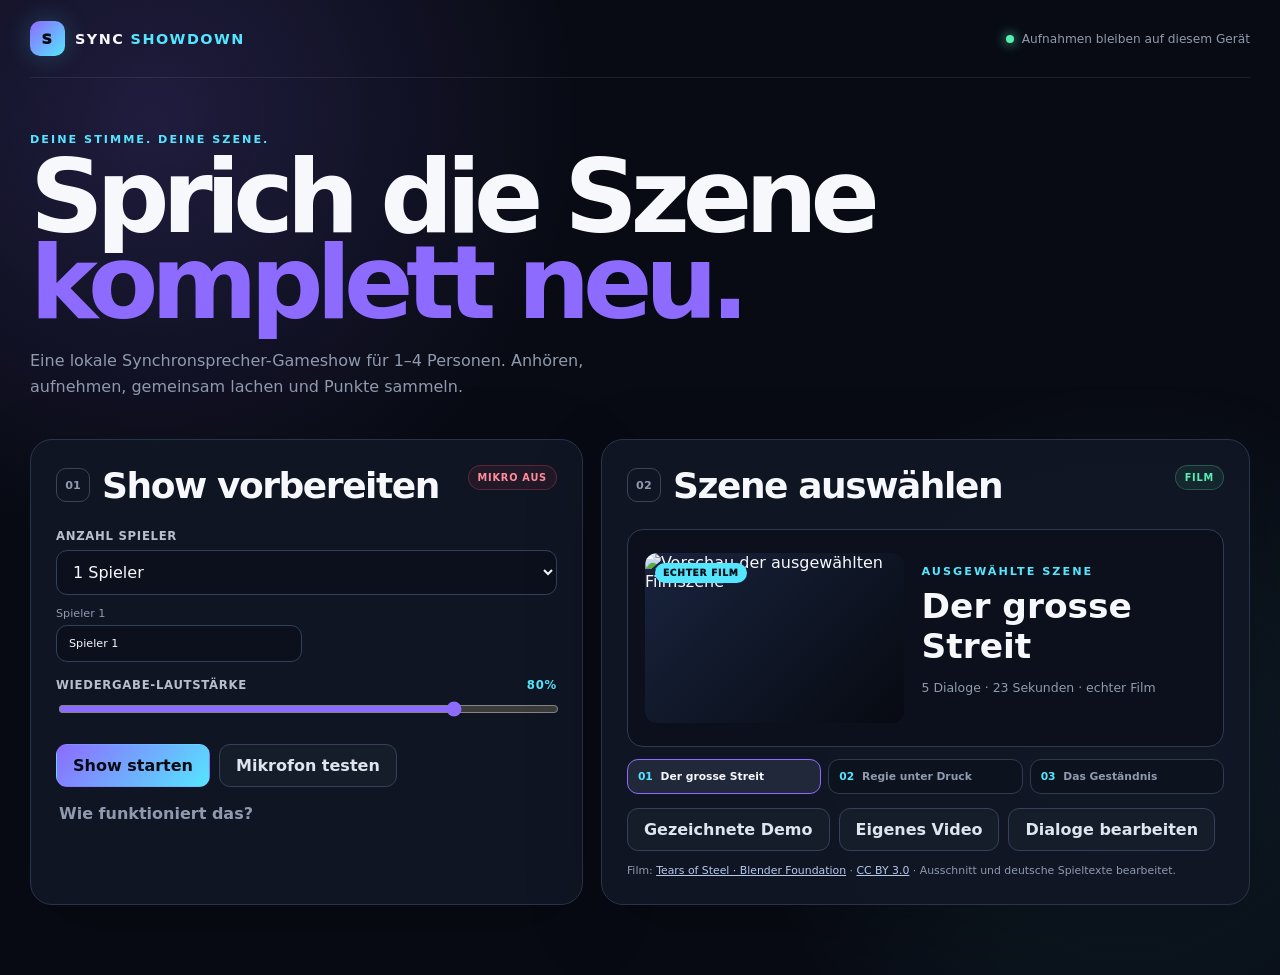
==== commit f4bd320e: "feat: add licensed live-action dubbing scenes" ====
--- a/index.html
+++ b/index.html
@@ -81,26 +81,36 @@
                   <span class="step-number">02</span>
                   <h2>Szene auswählen</h2>
                 </div>
-                <span id="scene-type-badge" class="status-badge ready">DEMO</span>
+                <span id="scene-type-badge" class="status-badge ready">FILM</span>
               </div>
 
               <div class="scene-preview-card">
-                <div class="preview-space">
-                  <span class="preview-star star-one">✦</span>
-                  <span class="preview-star star-two">✦</span>
-                  <div class="preview-character captain"><span></span></div>
-                  <div class="preview-character robot"><span></span></div>
+                <div id="scene-preview" class="preview-space film-preview">
+                  <img id="scene-poster" alt="Vorschau der ausgewählten Filmszene" />
+                  <span id="film-preview-badge" class="film-preview-badge">ECHTER FILM</span>
                 </div>
                 <div>
                   <p class="scene-label">AUSGEWÄHLTE SZENE</p>
-                  <h3 id="selected-scene-title">Notfall im All</h3>
-                  <p id="selected-scene-details">5 Dialoge · 21 Sekunden · Canvas-Demo</p>
+                  <h3 id="selected-scene-title">Der grosse Streit</h3>
+                  <p id="selected-scene-details">5 Dialoge · 23 Sekunden · echter Film</p>
                 </div>
               </div>
 
+              <div class="film-scene-picker" aria-label="Filmszene auswählen">
+                <button class="scene-choice selected" data-scene-id="tos-argument" type="button">
+                  <span>01</span> Der grosse Streit
+                </button>
+                <button class="scene-choice" data-scene-id="tos-director" type="button">
+                  <span>02</span> Regie unter Druck
+                </button>
+                <button class="scene-choice" data-scene-id="tos-confession" type="button">
+                  <span>03</span> Das Geständnis
+                </button>
+              </div>
+
               <div class="scene-actions">
-                <button id="select-demo-scene" class="secondary-button selected" type="button">
-                  Demo verwenden
+                <button id="select-demo-scene" class="secondary-button" type="button">
+                  Gezeichnete Demo
                 </button>
                 <label class="file-button" for="video-file-input">Eigenes Video</label>
                 <input id="video-file-input" class="visually-hidden" type="file" accept="video/*" />
@@ -109,8 +119,10 @@
                 </button>
               </div>
 
-              <p class="local-file-note">
-                Videos werden nur lokal geöffnet und niemals hochgeladen.
+              <p id="scene-credit" class="scene-credit">
+                Film: <a id="scene-source-link" href="https://studio.blender.org/projects/tears-of-steel/" target="_blank" rel="noreferrer">Tears of Steel · Blender Foundation</a>
+                · <a id="scene-license-link" href="https://creativecommons.org/licenses/by/3.0/" target="_blank" rel="noreferrer">CC BY 3.0</a>
+                · Ausschnitt und deutsche Spieltexte bearbeitet.
               </p>
             </section>
           </div>
@@ -148,6 +160,10 @@
             </div>
 
             <div class="scene-progress"><span id="scene-progress-bar"></span></div>
+
+            <a id="stage-license" class="stage-license" href="https://studio.blender.org/projects/tears-of-steel/" target="_blank" rel="noreferrer">
+              Tears of Steel · Blender Foundation · CC BY 3.0
+            </a>
           </div>
 
           <section id="cue-controls" class="cue-controls">
--- a/style.css
+++ b/style.css
@@ -248,6 +248,28 @@
   background: radial-gradient(circle at 50% 45%, #23345d, #080d19 70%);
 }
 
+.film-preview::before { display: none; }
+.film-preview img {
+  width: 100%;
+  height: 170px;
+  display: block;
+  object-fit: cover;
+  background: linear-gradient(135deg, #18233d, #070a11);
+}
+
+.film-preview-badge {
+  position: absolute;
+  top: 10px;
+  left: 10px;
+  padding: 5px 8px;
+  border-radius: 999px;
+  color: #081018;
+  font-size: .57rem;
+  font-weight: 1000;
+  letter-spacing: .08em;
+  background: var(--cyan);
+}
+
 .preview-space::before {
   content: "";
   position: absolute;
@@ -267,6 +289,21 @@
 .preview-character.robot { right: 18%; border: 3px solid #5e6f8c; background: #9bafd1; }
 .scene-actions { margin-top: 14px; }
 .local-file-note { margin: 12px 0 0; }
+.film-scene-picker { display: grid; grid-template-columns: repeat(3, 1fr); gap: 7px; margin-top: 12px; }
+.scene-choice {
+  min-width: 0;
+  padding: 10px;
+  border: 1px solid #303b50;
+  border-radius: 11px;
+  color: var(--muted);
+  font-size: .67rem;
+  text-align: left;
+  background: #0c121e;
+}
+.scene-choice span { color: var(--cyan); margin-right: 4px; }
+.scene-choice.selected { border-color: var(--purple); color: var(--text); background: #20283a; }
+.scene-credit { margin: 12px 0 0; color: var(--muted); font-size: .68rem; line-height: 1.5; }
+.scene-credit a, .stage-license { color: #b6c9ec; }
 
 /* Studio */
 .studio-header {
@@ -335,6 +372,17 @@
 .mini-meter span, .large-meter span { display: block; width: 0; height: 100%; border-radius: inherit; background: linear-gradient(90deg, var(--green), var(--yellow), var(--red)); transition: width .08s linear; }
 .scene-progress { position: absolute; right: 0; bottom: 0; left: 0; height: 5px; background: rgba(255, 255, 255, .12); }
 .scene-progress span { display: block; width: 0; height: 100%; background: linear-gradient(90deg, var(--purple), var(--cyan)); }
+.stage-license {
+  position: absolute;
+  z-index: 3;
+  right: 12px;
+  top: 12px;
+  padding: 5px 8px;
+  border-radius: 7px;
+  font-size: .55rem;
+  text-decoration: none;
+  background: rgba(3, 6, 11, .72);
+}
 
 .cue-controls, .final-controls {
   margin-top: 12px;
@@ -440,6 +488,7 @@
   .panel { padding: 17px; }
   .player-name-fields { grid-template-columns: 1fr; }
   .scene-preview-card { grid-template-columns: 1fr; }
+  .film-scene-picker { grid-template-columns: 1fr; }
   .preview-space { min-height: 140px; }
   .studio-header { grid-template-columns: auto 1fr; }
   .studio-status { justify-self: end; }
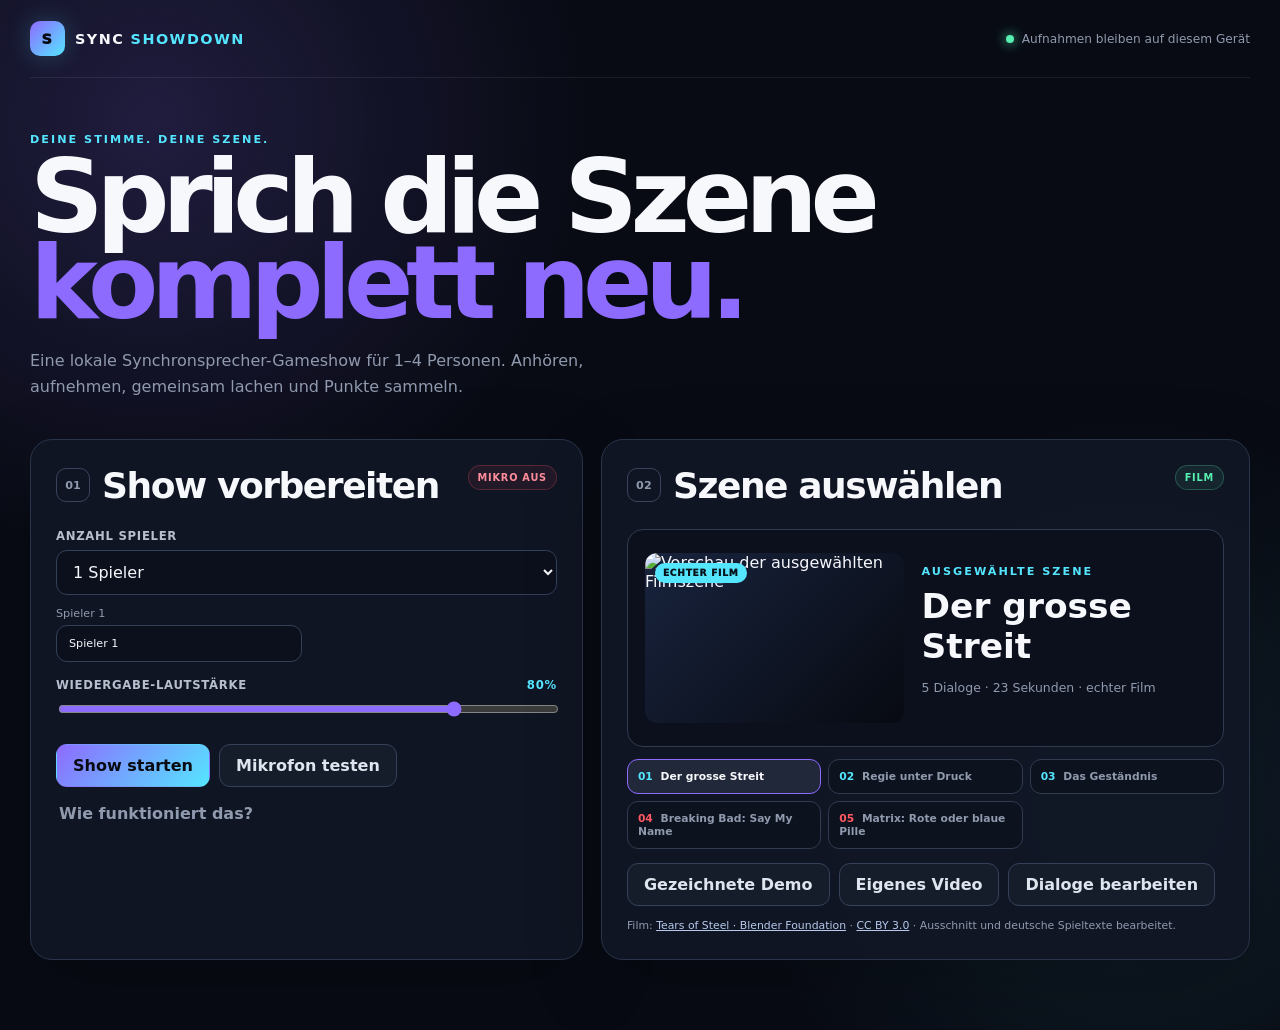
==== commit 45136e9b: "feat: add famous YouTube dubbing scenes" ====
--- a/index.html
+++ b/index.html
@@ -106,6 +106,12 @@
                 <button class="scene-choice" data-scene-id="tos-confession" type="button">
                   <span>03</span> Das Geständnis
                 </button>
+                <button class="scene-choice youtube-choice" data-scene-id="youtube-breaking-bad" type="button">
+                  <span>04</span> Breaking Bad: Say My Name
+                </button>
+                <button class="scene-choice youtube-choice" data-scene-id="youtube-matrix" type="button">
+                  <span>05</span> Matrix: Rote oder blaue Pille
+                </button>
               </div>
 
               <div class="scene-actions">
@@ -144,6 +150,9 @@
           <div id="stage" class="stage">
             <canvas id="scene-canvas" width="960" height="540" aria-label="Animierte Demo-Szene"></canvas>
             <video id="scene-video" class="hidden" playsinline preload="metadata"></video>
+            <div id="youtube-player-shell" class="youtube-player-shell hidden" aria-label="YouTube-Filmszene">
+              <div id="youtube-player"></div>
+            </div>
 
             <div id="subtitle" class="subtitle hidden">
               <span id="subtitle-speaker"></span>
@@ -166,10 +175,34 @@
             </a>
           </div>
 
+          <section id="speech-timeline" class="speech-timeline" aria-label="Sprach-Timing der Szene">
+            <div class="timeline-heading">
+              <span class="timeline-label">〰 SPRACH-TIMING</span>
+              <strong id="timing-status">BEREIT</strong>
+              <span id="timing-clock">0:00.0 / 0:23.0</span>
+            </div>
+
+            <div id="waveform-track" class="waveform-track">
+              <div id="waveform-bars" class="waveform-bars" aria-hidden="true"></div>
+              <div id="speech-windows" class="speech-windows" aria-hidden="true"></div>
+              <div id="waveform-playhead" class="waveform-playhead" aria-hidden="true"><span></span></div>
+            </div>
+
+            <div class="timeline-footer">
+              <span id="timeline-start">0:00.0</span>
+              <span><i></i> Farbiger Bereich = sprechen</span>
+              <span id="timeline-end">0:23.0</span>
+            </div>
+          </section>
+
           <section id="cue-controls" class="cue-controls">
             <div class="cue-copy">
               <p id="cue-speaker" class="cue-speaker">CAPTAIN NOVA</p>
               <h2 id="cue-text">Wir verlieren Energie auf allen Systemen!</h2>
+              <div class="cue-time-range">
+                <span id="cue-start-time">START 0:00.0</span>
+                <span id="cue-end-time">ENDE 0:00.0</span>
+              </div>
             </div>
 
             <div id="record-actions" class="action-row">
@@ -285,6 +318,10 @@
         <div class="editor-preview">
           <canvas id="editor-preview-canvas" width="960" height="540" aria-label="Vorschau der Demo-Szene"></canvas>
           <video id="editor-preview-video" class="hidden" playsinline controls></video>
+          <div id="editor-youtube-note" class="editor-youtube-note hidden">
+            YouTube-Szenen werden im Studio über den eingebetteten Player abgespielt.
+            Die Zeitwerte kannst du hier trotzdem direkt ändern.
+          </div>
         </div>
 
         <div class="cue-table-header" aria-hidden="true">
--- a/style.css
+++ b/style.css
@@ -301,6 +301,7 @@
   background: #0c121e;
 }
 .scene-choice span { color: var(--cyan); margin-right: 4px; }
+.scene-choice.youtube-choice span { color: #ff5964; }
 .scene-choice.selected { border-color: var(--purple); color: var(--text); background: #20283a; }
 .scene-credit { margin: 12px 0 0; color: var(--muted); font-size: .68rem; line-height: 1.5; }
 .scene-credit a, .stage-license { color: #b6c9ec; }
@@ -326,7 +327,8 @@
   box-shadow: 0 30px 90px rgba(0, 0, 0, .38);
 }
 
-#scene-canvas, #scene-video { display: block; width: 100%; height: auto; aspect-ratio: 16 / 9; object-fit: contain; background: #050811; }
+#scene-canvas, #scene-video, .youtube-player-shell { display: block; width: 100%; height: auto; aspect-ratio: 16 / 9; object-fit: contain; background: #050811; }
+.youtube-player-shell iframe { display: block; width: 100%; height: 100%; border: 0; }
 .subtitle {
   position: absolute;
   left: 50%;
@@ -383,6 +385,104 @@
   text-decoration: none;
   background: rgba(3, 6, 11, .72);
 }
+
+/* Sprach-Timeline mit Dialogfenstern und Abspielkopf */
+.speech-timeline {
+  margin-top: 10px;
+  padding: 13px 15px 11px;
+  border: 1px solid #303b50;
+  border-radius: 15px;
+  background: linear-gradient(180deg, rgba(18, 25, 40, .96), rgba(10, 15, 26, .96));
+}
+
+.timeline-heading, .timeline-footer {
+  display: flex;
+  align-items: center;
+  justify-content: space-between;
+  gap: 12px;
+}
+
+.timeline-heading { margin-bottom: 9px; }
+.timeline-label { color: var(--cyan); font-size: .62rem; font-weight: 1000; letter-spacing: .12em; }
+#timing-status {
+  padding: 4px 9px;
+  border-radius: 999px;
+  color: var(--muted);
+  font-size: .62rem;
+  letter-spacing: .07em;
+  background: #20283a;
+}
+#timing-status.speaking { color: #07110d; background: var(--green); box-shadow: 0 0 18px rgba(88, 239, 178, .3); }
+#timing-clock { min-width: 105px; color: #c4ccda; font: 750 .68rem ui-monospace, SFMono-Regular, Consolas, monospace; text-align: right; }
+
+.waveform-track {
+  position: relative;
+  height: 82px;
+  overflow: hidden;
+  border: 1px solid #26334b;
+  border-radius: 10px;
+  background:
+    linear-gradient(90deg, transparent 24.8%, rgba(255,255,255,.055) 25%, transparent 25.2%, transparent 49.8%, rgba(255,255,255,.055) 50%, transparent 50.2%, transparent 74.8%, rgba(255,255,255,.055) 75%, transparent 75.2%),
+    #080d17;
+}
+
+.waveform-bars {
+  position: absolute;
+  z-index: 2;
+  inset: 9px 8px;
+  display: flex;
+  align-items: center;
+  gap: 2px;
+}
+
+.wave-bar {
+  flex: 1 1 0;
+  height: var(--bar-height);
+  min-width: 1px;
+  border-radius: 999px;
+  opacity: .45;
+  background: #71809b;
+}
+.wave-bar.speaking { opacity: .78; background: #7d88a0; }
+.wave-bar.focused { opacity: 1; background: var(--cyan); box-shadow: 0 0 7px rgba(85, 230, 255, .4); }
+
+.speech-windows { position: absolute; z-index: 1; inset: 0; }
+.speech-window {
+  position: absolute;
+  top: 0;
+  bottom: 0;
+  border-right: 1px solid color-mix(in srgb, var(--speaker-color), transparent 30%);
+  border-left: 1px solid color-mix(in srgb, var(--speaker-color), transparent 30%);
+  background: color-mix(in srgb, var(--speaker-color), transparent 90%);
+}
+.speech-window.focused { background: color-mix(in srgb, var(--speaker-color), transparent 80%); }
+.speech-window.active { background: color-mix(in srgb, var(--green), transparent 68%); box-shadow: inset 0 0 18px rgba(88, 239, 178, .18); }
+.speech-window span {
+  position: absolute;
+  top: 3px;
+  left: 4px;
+  color: var(--speaker-color);
+  font-size: .5rem;
+  font-weight: 1000;
+}
+
+.waveform-playhead {
+  position: absolute;
+  z-index: 4;
+  top: 0;
+  bottom: 0;
+  width: 2px;
+  transform: translateX(-1px);
+  background: #fff;
+  box-shadow: 0 0 10px rgba(255, 255, 255, .7);
+}
+.waveform-playhead span { position: absolute; top: 0; left: 50%; width: 8px; height: 8px; transform: translate(-50%, -3px) rotate(45deg); background: #fff; }
+.timeline-footer { margin-top: 7px; color: #727e93; font-size: .58rem; font-weight: 750; }
+.timeline-footer span:nth-child(2) { display: flex; align-items: center; gap: 5px; }
+.timeline-footer i { width: 8px; height: 8px; border-radius: 2px; background: rgba(85, 230, 255, .55); }
+
+.cue-time-range { display: flex; gap: 7px; margin-top: 11px; }
+.cue-time-range span { padding: 5px 8px; border-radius: 7px; color: #aeb8ca; font: 800 .61rem ui-monospace, SFMono-Regular, Consolas, monospace; background: #0b101b; }
 
 .cue-controls, .final-controls {
   margin-top: 12px;
@@ -449,6 +549,7 @@
 .editor-toolbar p { margin: 0; color: var(--muted); }
 .editor-preview { overflow: hidden; width: min(520px, 100%); margin: 14px auto; border: 1px solid var(--line); border-radius: 13px; background: #050811; }
 .editor-preview canvas, .editor-preview video { display: block; width: 100%; height: auto; aspect-ratio: 16 / 9; object-fit: contain; }
+.editor-youtube-note { min-height: 180px; display: grid; place-items: center; padding: 30px; color: var(--muted); text-align: center; line-height: 1.6; background: radial-gradient(circle at 50% 30%, rgba(255, 89, 100, .13), transparent 65%); }
 .cue-table-header, .cue-editor-row { display: grid; grid-template-columns: 80px 80px 140px minmax(220px, 1fr) auto; gap: 8px; align-items: center; }
 .cue-table-header { padding: 17px 8px 7px; color: var(--muted); font-size: .62rem; font-weight: 900; letter-spacing: .08em; text-transform: uppercase; }
 .cue-editor-row { margin-top: 7px; padding: 8px; border: 1px solid var(--line); border-radius: 12px; background: #0d131f; }
@@ -501,6 +602,9 @@
   .jury-card strong { grid-column: 3; grid-row: 1 / 3; }
   .jury-card p { grid-column: 2; }
   .modal-card { padding: 23px 17px; }
+  .timeline-heading { flex-wrap: wrap; }
+  .timeline-label { width: 100%; }
+  .waveform-track { height: 70px; }
 }
 
 @media (prefers-reduced-motion: reduce) {
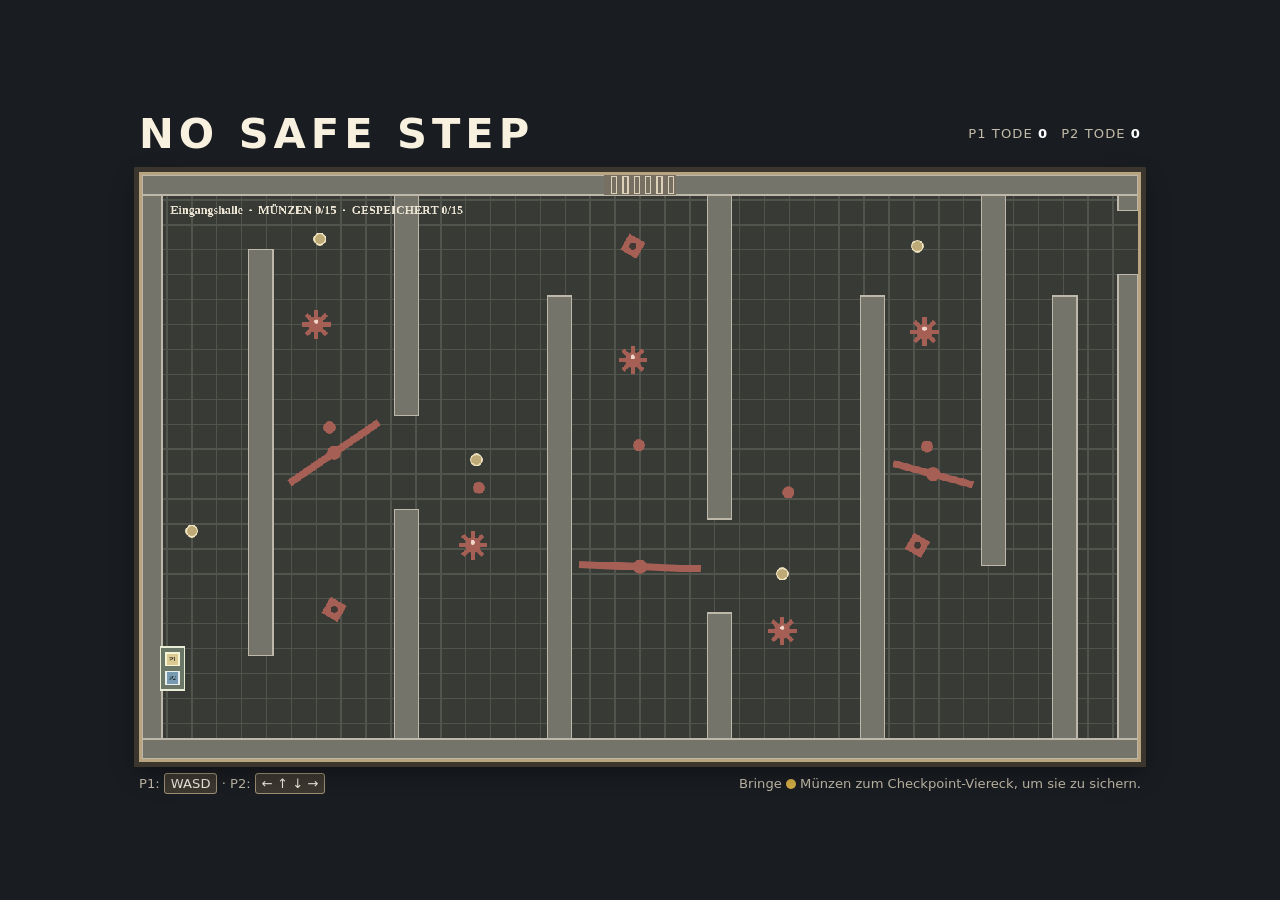
==== commit 076d5d96: "Add files via upload" ====
--- a/index.html
+++ b/index.html
@@ -1,362 +1,53 @@
-<!doctype html>
-<html lang="de">
-  <head>
-    <meta charset="UTF-8" />
-    <meta name="viewport" content="width=device-width, initial-scale=1.0" />
-    <meta name="theme-color" content="#080b14" />
-    <title>Sync Showdown</title>
-    <link rel="stylesheet" href="style.css" />
-  </head>
-  <body>
-    <div class="app-shell">
-      <header class="topbar">
-        <a class="brand" href="#" aria-label="Sync Showdown Startseite">
-          <span class="brand-mark">S</span>
-          <span>SYNC <strong>SHOWDOWN</strong></span>
-        </a>
-        <p class="privacy-note">
-          <span class="privacy-dot"></span>
-          Aufnahmen bleiben auf diesem Gerät
-        </p>
-      </header>
-
-      <main>
-        <!-- ==================================================
-             HAUPTMENÜ
-             ================================================== -->
-        <section id="menu-screen" class="screen active">
-          <div class="hero-copy">
-            <p class="eyebrow">DEINE STIMME. DEINE SZENE.</p>
-            <h1>Sprich die Szene<br /><em>komplett neu.</em></h1>
-            <p>
-              Eine lokale Synchronsprecher-Gameshow für 1–4 Personen.
-              Anhören, aufnehmen, gemeinsam lachen und Punkte sammeln.
-            </p>
-          </div>
-
-          <div class="menu-layout">
-            <section class="panel setup-panel">
-              <div class="panel-heading">
-                <div>
-                  <span class="step-number">01</span>
-                  <h2>Show vorbereiten</h2>
-                </div>
-                <span id="microphone-badge" class="status-badge">MIKRO AUS</span>
-              </div>
-
-              <label class="field-label" for="player-count">Anzahl Spieler</label>
-              <select id="player-count">
-                <option value="1">1 Spieler</option>
-                <option value="2">2 Spieler</option>
-                <option value="3">3 Spieler</option>
-                <option value="4">4 Spieler</option>
-              </select>
-
-              <div id="player-name-fields" class="player-name-fields"></div>
-
-              <label class="field-label volume-label" for="master-volume">
-                Wiedergabe-Lautstärke
-                <span id="volume-value">80%</span>
-              </label>
-              <input id="master-volume" type="range" min="0" max="100" value="80" />
-
-              <div class="menu-actions">
-                <button id="start-game-button" class="primary-button" type="button">
-                  Show starten
-                </button>
-                <button id="open-mic-test" class="secondary-button" type="button">
-                  Mikrofon testen
-                </button>
-                <button id="open-guide" class="text-button" type="button">
-                  Wie funktioniert das?
-                </button>
-              </div>
-
-              <p id="menu-error" class="inline-error hidden" role="alert"></p>
-            </section>
-
-            <section class="panel scene-panel">
-              <div class="panel-heading">
-                <div>
-                  <span class="step-number">02</span>
-                  <h2>Szene auswählen</h2>
-                </div>
-                <span id="scene-type-badge" class="status-badge ready">FILM</span>
-              </div>
-
-              <div class="scene-preview-card">
-                <div id="scene-preview" class="preview-space film-preview">
-                  <img id="scene-poster" alt="Vorschau der ausgewählten Filmszene" />
-                  <span id="film-preview-badge" class="film-preview-badge">ECHTER FILM</span>
-                </div>
-                <div>
-                  <p class="scene-label">AUSGEWÄHLTE SZENE</p>
-                  <h3 id="selected-scene-title">Der grosse Streit</h3>
-                  <p id="selected-scene-details">5 Dialoge · 23 Sekunden · echter Film</p>
-                </div>
-              </div>
-
-              <div class="film-scene-picker" aria-label="Filmszene auswählen">
-                <button class="scene-choice selected" data-scene-id="tos-argument" type="button">
-                  <span>01</span> Der grosse Streit
-                </button>
-                <button class="scene-choice" data-scene-id="tos-director" type="button">
-                  <span>02</span> Regie unter Druck
-                </button>
-                <button class="scene-choice" data-scene-id="tos-confession" type="button">
-                  <span>03</span> Das Geständnis
-                </button>
-                <button class="scene-choice youtube-choice" data-scene-id="youtube-breaking-bad" type="button">
-                  <span>04</span> Breaking Bad: Say My Name
-                </button>
-                <button class="scene-choice youtube-choice" data-scene-id="youtube-matrix" type="button">
-                  <span>05</span> Matrix: Rote oder blaue Pille
-                </button>
-              </div>
-
-              <div class="scene-actions">
-                <button id="select-demo-scene" class="secondary-button" type="button">
-                  Gezeichnete Demo
-                </button>
-                <label class="file-button" for="video-file-input">Eigenes Video</label>
-                <input id="video-file-input" class="visually-hidden" type="file" accept="video/*" />
-                <button id="open-scene-editor" class="secondary-button" type="button">
-                  Dialoge bearbeiten
-                </button>
-              </div>
-
-              <p id="scene-credit" class="scene-credit">
-                Film: <a id="scene-source-link" href="https://studio.blender.org/projects/tears-of-steel/" target="_blank" rel="noreferrer">Tears of Steel · Blender Foundation</a>
-                · <a id="scene-license-link" href="https://creativecommons.org/licenses/by/3.0/" target="_blank" rel="noreferrer">CC BY 3.0</a>
-                · Ausschnitt und deutsche Spieltexte bearbeitet.
-              </p>
-            </section>
-          </div>
-        </section>
-
-        <!-- ==================================================
-             AUFNAHME-STUDIO UND FINALE WIEDERGABE
-             ================================================== -->
-        <section id="studio-screen" class="screen">
-          <div class="studio-header">
-            <button id="leave-studio-button" class="text-button back-button" type="button">← Menü</button>
-            <div class="studio-status">
-              <span id="current-player-name">SPIELER 1</span>
-              <span id="cue-progress">DIALOG 1 / 5</span>
-            </div>
-            <span id="studio-mic-badge" class="status-badge ready">MIKRO BEREIT</span>
-          </div>
-
-          <div id="stage" class="stage">
-            <canvas id="scene-canvas" width="960" height="540" aria-label="Animierte Demo-Szene"></canvas>
-            <video id="scene-video" class="hidden" playsinline preload="metadata"></video>
-            <div id="youtube-player-shell" class="youtube-player-shell hidden" aria-label="YouTube-Filmszene">
-              <div id="youtube-player"></div>
-            </div>
-
-            <div id="subtitle" class="subtitle hidden">
-              <span id="subtitle-speaker"></span>
-              <strong id="subtitle-text"></strong>
-            </div>
-
-            <div id="countdown" class="countdown hidden" aria-live="assertive">3</div>
-
-            <div id="recording-hud" class="recording-hud hidden">
-              <span class="recording-dot"></span>
-              <strong>REC</strong>
-              <span id="recording-time">0.0s</span>
-              <div class="mini-meter"><span id="recording-level"></span></div>
-            </div>
-
-            <div class="scene-progress"><span id="scene-progress-bar"></span></div>
-
-            <a id="stage-license" class="stage-license" href="https://studio.blender.org/projects/tears-of-steel/" target="_blank" rel="noreferrer">
-              Tears of Steel · Blender Foundation · CC BY 3.0
-            </a>
-          </div>
-
-          <section id="speech-timeline" class="speech-timeline" aria-label="Sprach-Timing der Szene">
-            <div class="timeline-heading">
-              <span class="timeline-label">〰 SPRACH-TIMING</span>
-              <strong id="timing-status">BEREIT</strong>
-              <span id="timing-clock">0:00.0 / 0:23.0</span>
-            </div>
-
-            <div id="waveform-track" class="waveform-track">
-              <div id="waveform-bars" class="waveform-bars" aria-hidden="true"></div>
-              <div id="speech-windows" class="speech-windows" aria-hidden="true"></div>
-              <div id="waveform-playhead" class="waveform-playhead" aria-hidden="true"><span></span></div>
-            </div>
-
-            <div class="timeline-footer">
-              <span id="timeline-start">0:00.0</span>
-              <span><i></i> Farbiger Bereich = sprechen</span>
-              <span id="timeline-end">0:23.0</span>
-            </div>
-          </section>
-
-          <section id="cue-controls" class="cue-controls">
-            <div class="cue-copy">
-              <p id="cue-speaker" class="cue-speaker">CAPTAIN NOVA</p>
-              <h2 id="cue-text">Wir verlieren Energie auf allen Systemen!</h2>
-              <div class="cue-time-range">
-                <span id="cue-start-time">START 0:00.0</span>
-                <span id="cue-end-time">ENDE 0:00.0</span>
-              </div>
-            </div>
-
-            <div id="record-actions" class="action-row">
-              <button id="preview-cue-button" class="secondary-button" type="button">Original ansehen</button>
-              <button id="record-cue-button" class="primary-button" type="button">Meinen Take aufnehmen</button>
-            </div>
-
-            <div id="take-actions" class="action-row hidden">
-              <button id="play-take-button" class="secondary-button" type="button">Take anhören</button>
-              <button id="play-with-scene-button" class="secondary-button" type="button">Mit Szene ansehen</button>
-              <button id="retry-take-button" class="danger-button" type="button">Neu aufnehmen</button>
-              <button id="keep-take-button" class="primary-button" type="button">Take behalten</button>
-            </div>
-
-            <p id="studio-message" class="studio-message"></p>
-          </section>
-
-          <section id="final-controls" class="final-controls hidden">
-            <div>
-              <p class="eyebrow">FINAL CUT</p>
-              <h2>Eure synchronisierte Szene</h2>
-            </div>
-            <div class="action-row">
-              <button id="play-final-button" class="primary-button" type="button">Abspielen</button>
-              <button id="pause-final-button" class="secondary-button" type="button">Pause</button>
-              <button id="restart-final-button" class="secondary-button" type="button">Von vorne</button>
-              <button id="show-jury-button" class="secondary-button accent" type="button">Zur Jury</button>
-            </div>
-          </section>
-        </section>
-
-        <!-- ==================================================
-             JURY
-             ================================================== -->
-        <section id="jury-screen" class="screen centered-screen">
-          <div class="section-intro">
-            <p class="eyebrow">DIE ENTSCHEIDUNG</p>
-            <h1>Die Jury hat gewählt.</h1>
-            <p>Eine unterhaltsame Arcade-Wertung aus Timing, Länge und Mikrofonlautstärke.</p>
-          </div>
-          <div id="jury-cards" class="jury-cards"></div>
-          <div class="total-score-panel">
-            <span>GESAMTPUNKTZAHL</span>
-            <strong id="round-score">0</strong>
-            <small>/ 50</small>
-          </div>
-          <button id="continue-after-jury" class="primary-button" type="button">Weiter</button>
-        </section>
-
-        <!-- ==================================================
-             RANGLISTE
-             ================================================== -->
-        <section id="leaderboard-screen" class="screen centered-screen">
-          <div class="section-intro">
-            <p class="eyebrow">SHOW BEENDET</p>
-            <h1 id="winner-title">And the winner is …</h1>
-            <p>Alle Takes wurden nur lokal verarbeitet.</p>
-          </div>
-          <div id="confetti" class="confetti" aria-hidden="true"></div>
-          <ol id="leaderboard" class="leaderboard"></ol>
-          <button id="new-round-button" class="primary-button" type="button">Neue Runde</button>
-        </section>
-      </main>
-    </div>
-
-    <!-- ==================================================
-         MIKROFONTEST
-         ================================================== -->
-    <div id="mic-modal" class="modal hidden" role="dialog" aria-modal="true" aria-labelledby="mic-modal-title">
-      <div class="modal-card">
-        <button class="modal-close" data-close-modal="mic-modal" type="button" aria-label="Schliessen">×</button>
-        <p class="eyebrow">SOUNDCHECK</p>
-        <h2 id="mic-modal-title">Mikrofon testen</h2>
-        <p id="mic-test-status">Aktiviere dein Mikrofon, bevor die Show beginnt.</p>
-
-        <div class="large-meter" aria-label="Mikrofonlautstärke">
-          <span id="mic-level-bar"></span>
-        </div>
-
-        <div class="modal-actions">
-          <button id="activate-microphone" class="primary-button" type="button">Mikrofon aktivieren</button>
-          <button id="record-mic-test" class="secondary-button" type="button" disabled>10s aufnehmen</button>
-          <button id="stop-mic-test" class="danger-button hidden" type="button">Aufnahme stoppen</button>
-        </div>
-
-        <audio id="mic-test-audio" class="hidden" controls></audio>
-        <button id="delete-mic-test" class="text-button hidden" type="button">Testaufnahme löschen</button>
-        <p class="privacy-box">Deine Mikrofonaufnahmen bleiben auf diesem Gerät und werden nicht hochgeladen.</p>
-      </div>
-    </div>
-
-    <!-- ==================================================
-         SZENENEDITOR
-         ================================================== -->
-    <div id="scene-editor-modal" class="modal hidden" role="dialog" aria-modal="true" aria-labelledby="editor-title">
-      <div class="modal-card editor-card">
-        <button class="modal-close" data-close-modal="scene-editor-modal" type="button" aria-label="Schliessen">×</button>
-        <p class="eyebrow">CONTENT STUDIO</p>
-        <h2 id="editor-title">Dialoge bearbeiten</h2>
-
-        <div class="editor-toolbar">
-          <label>
-            Szenentitel
-            <input id="editor-scene-title" type="text" maxlength="80" />
-          </label>
-          <p>Dauer: <strong id="editor-duration">21.0s</strong></p>
-          <button id="add-cue-button" class="secondary-button" type="button">+ Dialog</button>
-          <label class="file-button" for="json-import-input">JSON importieren</label>
-          <input id="json-import-input" class="visually-hidden" type="file" accept="application/json,.json" />
-          <button id="export-json-button" class="secondary-button" type="button">JSON exportieren</button>
-        </div>
-
-        <div class="editor-preview">
-          <canvas id="editor-preview-canvas" width="960" height="540" aria-label="Vorschau der Demo-Szene"></canvas>
-          <video id="editor-preview-video" class="hidden" playsinline controls></video>
-          <div id="editor-youtube-note" class="editor-youtube-note hidden">
-            YouTube-Szenen werden im Studio über den eingebetteten Player abgespielt.
-            Die Zeitwerte kannst du hier trotzdem direkt ändern.
-          </div>
-        </div>
-
-        <div class="cue-table-header" aria-hidden="true">
-          <span>Start</span><span>Ende</span><span>Figur</span><span>Dialog</span><span>Aktionen</span>
-        </div>
-        <div id="cue-editor-list" class="cue-editor-list"></div>
-        <p id="editor-error" class="inline-error hidden" role="alert"></p>
-
-        <div class="modal-actions end-actions">
-          <button id="save-scene-button" class="primary-button" type="button">Szene verwenden</button>
-        </div>
-      </div>
-    </div>
-
-    <!-- ==================================================
-         ANLEITUNG
-         ================================================== -->
-    <div id="guide-modal" class="modal hidden" role="dialog" aria-modal="true" aria-labelledby="guide-title">
-      <div class="modal-card guide-card">
-        <button class="modal-close" data-close-modal="guide-modal" type="button" aria-label="Schliessen">×</button>
-        <p class="eyebrow">SO FUNKTIONIERT'S</p>
-        <h2 id="guide-title">In vier Schritten zur eigenen Szene</h2>
-        <ol class="guide-steps">
-          <li><strong>Anhören</strong><span>Sieh dir den Dialog mit Originalton oder Demo-Signal an.</span></li>
-          <li><strong>Einsprechen</strong><span>Nach dem Countdown läuft die Szene stumm und dein Mikrofon nimmt auf.</span></li>
-          <li><strong>Take wählen</strong><span>Höre deine Aufnahme an, wiederhole sie oder behalte sie.</span></li>
-          <li><strong>Bewerten</strong><span>Die lokale Arcade-Jury bewertet Timing und Lautstärke.</span></li>
-        </ol>
-        <p class="privacy-box">Eigene Videos und Sprachaufnahmen verlassen deinen Browser nicht.</p>
-      </div>
-    </div>
-
-    <div id="toast" class="toast hidden" role="status" aria-live="polite"></div>
-
-    <script src="scenes.js"></script>
-    <script src="app.js"></script>
-  </body>
-</html>
+<!doctype html>
+<!--
+  HTML enthält das Grundgerüst der Webseite.
+  Das eigentliche Spiel wird nicht mit einzelnen HTML-Elementen gebaut,
+  sondern von JavaScript auf die Canvas-Zeichenfläche gemalt.
+-->
+<html lang="de">
+  <head>
+    <!-- UTF-8 erlaubt unter anderem deutsche Umlaute. -->
+    <meta charset="UTF-8" />
+    <!-- Sorgt dafür, dass die Seite auch auf kleinen Bildschirmen korrekt skaliert. -->
+    <meta name="viewport" content="width=device-width, initial-scale=1.0" />
+    <title>No Safe Step</title>
+    <!-- Verbindet diese HTML-Datei mit dem Aussehen aus der CSS-Datei. -->
+    <link rel="stylesheet" href="style.css" />
+  </head>
+  <body>
+    <!-- game-shell fasst Überschrift, Spielfeld und Bedienungshinweise zusammen. -->
+    <main class="game-shell">
+      <header>
+        <div>
+          <h1>NO SAFE STEP</h1>
+        </div>
+        <!-- JavaScript schreibt hier Meldungen wie "WARTE AUF P2" hinein. -->
+        <div id="barrier-status" class="barrier-status" aria-live="polite"></div>
+        <!-- Die IDs werden in JavaScript verwendet, um beide Todeszahlen zu aktualisieren. -->
+        <div class="stats" aria-live="polite">
+          <span>P1 TODE <b id="p1-deaths">0</b></span>
+          <span>P2 TODE <b id="p2-deaths">0</b></span>
+        </div>
+      </header>
+
+      <section class="game-frame" aria-label="Spielfeld">
+        <!--
+          Canvas ist eine leere, zweidimensionale Zeichenfläche.
+          Ihr internes Koordinatensystem ist 1400 x 820 Pixel groß.
+          Der Punkt (0,0) liegt oben links; X wächst nach rechts und Y nach unten.
+        -->
+        <canvas id="game" width="1400" height="820"></canvas>
+        <!-- Diese Ebene wird nach einem Sieg über das Canvas gelegt. -->
+        <div id="message" class="message hidden"></div>
+      </section>
+
+      <!-- Kurze Erklärung der beiden Steuerungen und des Checkpoint-Systems. -->
+      <footer>
+        <span>P1: <kbd>WASD</kbd> · P2: <kbd>← ↑ ↓ →</kbd></span>
+        <span>Bringe <i class="coin-dot"></i> Münzen zum Checkpoint-Viereck, um sie zu sichern.</span>
+      </footer>
+    </main>
+    <!-- Die Spiellogik wird zuletzt geladen, damit alle HTML-Elemente bereits existieren. -->
+    <script src="game.js"></script>
+  </body>
+</html>
--- a/style.css
+++ b/style.css
@@ -1,612 +1,70 @@
-:root {
-  color-scheme: dark;
-  font-family: Inter, ui-sans-serif, system-ui, -apple-system, BlinkMacSystemFont, "Segoe UI", sans-serif;
-  --bg: #080b14;
-  --panel: #111725;
-  --panel-light: #171f30;
-  --line: #29344b;
-  --text: #f7f8fc;
-  --muted: #909aae;
-  --purple: #8d6bff;
-  --cyan: #55e6ff;
-  --pink: #ff4f91;
-  --green: #58efb2;
-  --yellow: #ffd166;
-  --red: #ff4f65;
-}
-
-* { box-sizing: border-box; }
-html { min-width: 320px; background: var(--bg); }
-
-body {
-  min-height: 100vh;
-  margin: 0;
-  color: var(--text);
-  background:
-    radial-gradient(circle at 12% 12%, rgba(141, 107, 255, .18), transparent 30%),
-    radial-gradient(circle at 88% 78%, rgba(85, 230, 255, .09), transparent 28%),
-    var(--bg);
-}
-
-button, input, select { font: inherit; }
-button { color: inherit; }
-.app-shell { width: min(1220px, calc(100% - 36px)); margin: 0 auto; }
-
-.topbar {
-  min-height: 78px;
-  display: flex;
-  align-items: center;
-  justify-content: space-between;
-  gap: 20px;
-  border-bottom: 1px solid rgba(255, 255, 255, .08);
-}
-
-.brand {
-  display: inline-flex;
-  align-items: center;
-  gap: 10px;
-  color: var(--text);
-  font-size: .9rem;
-  font-weight: 700;
-  letter-spacing: .1em;
-  text-decoration: none;
-}
-
-.brand strong { color: var(--cyan); }
-.brand-mark {
-  width: 35px;
-  height: 35px;
-  display: grid;
-  place-items: center;
-  border-radius: 10px;
-  color: #070910;
-  font-weight: 1000;
-  background: linear-gradient(135deg, var(--purple), var(--cyan));
-  box-shadow: 0 0 25px rgba(85, 230, 255, .22);
-}
-
-.privacy-note {
-  display: flex;
-  align-items: center;
-  gap: 8px;
-  margin: 0;
-  color: var(--muted);
-  font-size: .76rem;
-}
-
-.privacy-dot {
-  width: 8px;
-  height: 8px;
-  border-radius: 50%;
-  background: var(--green);
-  box-shadow: 0 0 12px var(--green);
-}
-
-.screen { display: none; padding: 55px 0 70px; }
-.screen.active { display: block; }
-.centered-screen { text-align: center; }
-
-.hero-copy { max-width: 850px; margin-bottom: 38px; }
-.eyebrow, .scene-label, .cue-speaker, .panel-label {
-  margin: 0 0 8px;
-  color: var(--cyan);
-  font-size: .7rem;
-  font-weight: 900;
-  letter-spacing: .18em;
-  text-transform: uppercase;
-}
-
-h1, h2, h3, p { overflow-wrap: anywhere; }
-h1 {
-  margin: 0;
-  font-size: clamp(3rem, 8vw, 6.8rem);
-  line-height: .84;
-  letter-spacing: -.072em;
-}
-
-h1 em { color: var(--purple); font-style: normal; }
-.hero-copy > p:last-child, .section-intro > p:last-child {
-  max-width: 650px;
-  margin: 22px 0 0;
-  color: var(--muted);
-  line-height: 1.65;
-}
-
-.menu-layout {
-  display: grid;
-  grid-template-columns: minmax(0, .92fr) minmax(0, 1.08fr);
-  gap: 18px;
-}
-
-.panel {
-  padding: 25px;
-  border: 1px solid var(--line);
-  border-radius: 22px;
-  background: rgba(17, 23, 37, .9);
-  box-shadow: 0 24px 80px rgba(0, 0, 0, .2);
-}
-
-.panel-heading {
-  display: flex;
-  align-items: start;
-  justify-content: space-between;
-  gap: 16px;
-  margin-bottom: 23px;
-}
-
-.panel-heading > div { display: flex; align-items: center; gap: 12px; }
-.panel h2, .modal-card h2, .final-controls h2 {
-  margin: 0;
-  font-size: clamp(1.45rem, 4vw, 2.25rem);
-  letter-spacing: -.04em;
-}
-
-.step-number {
-  width: 34px;
-  height: 34px;
-  display: grid;
-  place-items: center;
-  border: 1px solid #39445a;
-  border-radius: 10px;
-  color: var(--muted);
-  font-size: .7rem;
-  font-weight: 800;
-}
-
-.status-badge {
-  flex: none;
-  padding: 6px 9px;
-  border: 1px solid rgba(255, 79, 101, .25);
-  border-radius: 999px;
-  color: #ff8d9c;
-  font-size: .61rem;
-  font-weight: 900;
-  letter-spacing: .08em;
-  background: rgba(255, 79, 101, .08);
-}
-
-.status-badge.ready {
-  border-color: rgba(88, 239, 178, .25);
-  color: var(--green);
-  background: rgba(88, 239, 178, .08);
-}
-
-.field-label, .editor-toolbar label {
-  display: block;
-  margin: 16px 0 7px;
-  color: #b7bfce;
-  font-size: .73rem;
-  font-weight: 800;
-  letter-spacing: .06em;
-  text-transform: uppercase;
-}
-
-select, input[type="text"], input[type="number"] {
-  width: 100%;
-  border: 1px solid #33405a;
-  border-radius: 11px;
-  padding: 11px 12px;
-  color: var(--text);
-  outline: none;
-  background: #0b101c;
-}
-
-select:focus, input:focus { border-color: var(--purple); }
-.player-name-fields { display: grid; grid-template-columns: repeat(2, 1fr); gap: 9px; margin-top: 12px; }
-.player-name-fields label { color: var(--muted); font-size: .7rem; }
-.player-name-fields input { margin-top: 5px; }
-.volume-label { display: flex; justify-content: space-between; }
-.volume-label span { color: var(--cyan); }
-input[type="range"] { width: 100%; accent-color: var(--purple); }
-
-.menu-actions, .scene-actions, .modal-actions, .action-row, .editor-toolbar {
-  display: flex;
-  flex-wrap: wrap;
-  align-items: center;
-  gap: 9px;
-}
-
-.menu-actions { margin-top: 23px; }
-button, .file-button {
-  border-radius: 11px;
-  padding: 11px 16px;
-  border: 1px solid transparent;
-  font-weight: 850;
-  cursor: pointer;
-  transition: transform .16s ease, background .16s ease, border-color .16s ease;
-}
-
-button:hover:not(:disabled), .file-button:hover { transform: translateY(-1px); }
-button:disabled { opacity: .45; cursor: not-allowed; }
-.primary-button { color: #090b12; background: linear-gradient(135deg, var(--purple), var(--cyan)); }
-.secondary-button, .file-button { border-color: #354159; color: #dfe5ee; background: #151d2b; }
-.secondary-button:hover, .file-button:hover, .secondary-button.selected { border-color: var(--purple); background: #20283a; }
-.secondary-button.accent { border-color: rgba(85, 230, 255, .4); color: var(--cyan); }
-.danger-button { border-color: rgba(255, 79, 101, .3); color: #ff9aaa; background: rgba(255, 79, 101, .08); }
-.text-button { padding: 8px 3px; border: 0; color: var(--muted); background: transparent; }
-.text-button:hover { color: var(--text); }
-
-.scene-preview-card {
-  display: grid;
-  grid-template-columns: 1fr 1.1fr;
-  align-items: center;
-  gap: 18px;
-  min-height: 218px;
-  padding: 17px;
-  border: 1px solid #303b50;
-  border-radius: 16px;
-  background: #0b101c;
-}
-
-.scene-preview-card h3 { margin: 0; font-size: clamp(1.4rem, 4vw, 2.15rem); }
-.scene-preview-card p:last-child, .local-file-note { color: var(--muted); font-size: .78rem; line-height: 1.5; }
-.preview-space {
-  position: relative;
-  min-height: 170px;
-  overflow: hidden;
-  border-radius: 12px;
-  background: radial-gradient(circle at 50% 45%, #23345d, #080d19 70%);
-}
-
-.film-preview::before { display: none; }
-.film-preview img {
-  width: 100%;
-  height: 170px;
-  display: block;
-  object-fit: cover;
-  background: linear-gradient(135deg, #18233d, #070a11);
-}
-
-.film-preview-badge {
-  position: absolute;
-  top: 10px;
-  left: 10px;
-  padding: 5px 8px;
-  border-radius: 999px;
-  color: #081018;
-  font-size: .57rem;
-  font-weight: 1000;
-  letter-spacing: .08em;
-  background: var(--cyan);
-}
-
-.preview-space::before {
-  content: "";
-  position: absolute;
-  inset: 18px 28px 52px;
-  border: 4px solid #364767;
-  border-radius: 70px;
-  background: linear-gradient(#101c35, #203761);
-}
-
-.preview-star { position: absolute; z-index: 1; color: var(--cyan); }
-.star-one { top: 32px; left: 45px; }
-.star-two { top: 55px; right: 42px; font-size: .6rem; }
-.preview-character { position: absolute; bottom: 20px; z-index: 2; width: 56px; height: 78px; border-radius: 28px 28px 12px 12px; }
-.preview-character::before { content: ""; position: absolute; top: 19px; left: 14px; width: 8px; height: 8px; border-radius: 50%; background: #0a0d15; box-shadow: 21px 0 #0a0d15; }
-.preview-character span { position: absolute; left: 20px; bottom: 22px; width: 17px; height: 7px; border-radius: 0 0 10px 10px; background: #0a0d15; }
-.preview-character.captain { left: 22%; background: #dbe7ff; }
-.preview-character.robot { right: 18%; border: 3px solid #5e6f8c; background: #9bafd1; }
-.scene-actions { margin-top: 14px; }
-.local-file-note { margin: 12px 0 0; }
-.film-scene-picker { display: grid; grid-template-columns: repeat(3, 1fr); gap: 7px; margin-top: 12px; }
-.scene-choice {
-  min-width: 0;
-  padding: 10px;
-  border: 1px solid #303b50;
-  border-radius: 11px;
-  color: var(--muted);
-  font-size: .67rem;
-  text-align: left;
-  background: #0c121e;
-}
-.scene-choice span { color: var(--cyan); margin-right: 4px; }
-.scene-choice.youtube-choice span { color: #ff5964; }
-.scene-choice.selected { border-color: var(--purple); color: var(--text); background: #20283a; }
-.scene-credit { margin: 12px 0 0; color: var(--muted); font-size: .68rem; line-height: 1.5; }
-.scene-credit a, .stage-license { color: #b6c9ec; }
-
-/* Studio */
-.studio-header {
-  display: grid;
-  grid-template-columns: 1fr auto 1fr;
-  align-items: center;
-  gap: 12px;
-  margin-bottom: 12px;
-}
-
-.studio-header > .status-badge { justify-self: end; }
-.studio-status { display: flex; gap: 10px; font-size: .68rem; font-weight: 900; letter-spacing: .1em; }
-.studio-status span { padding: 6px 10px; border-radius: 999px; background: #151d2c; }
-.stage {
-  position: relative;
-  overflow: hidden;
-  border: 1px solid #354159;
-  border-radius: 20px;
-  background: #050811;
-  box-shadow: 0 30px 90px rgba(0, 0, 0, .38);
-}
-
-#scene-canvas, #scene-video, .youtube-player-shell { display: block; width: 100%; height: auto; aspect-ratio: 16 / 9; object-fit: contain; background: #050811; }
-.youtube-player-shell iframe { display: block; width: 100%; height: 100%; border: 0; }
-.subtitle {
-  position: absolute;
-  left: 50%;
-  bottom: 11%;
-  width: min(780px, 88%);
-  padding: 12px 18px;
-  border-radius: 12px;
-  text-align: center;
-  transform: translateX(-50%);
-  background: rgba(4, 7, 13, .82);
-  backdrop-filter: blur(7px);
-}
-
-.subtitle span { display: block; margin-bottom: 3px; color: var(--cyan); font-size: .62rem; font-weight: 900; letter-spacing: .12em; }
-.subtitle strong { font-size: clamp(.95rem, 2.5vw, 1.45rem); }
-.countdown {
-  position: absolute;
-  inset: 0;
-  display: grid;
-  place-items: center;
-  font-size: clamp(6rem, 20vw, 14rem);
-  font-weight: 1000;
-  text-shadow: -8px 0 var(--pink), 8px 0 var(--cyan);
-  background: rgba(4, 6, 12, .35);
-  animation: countdownPop .82s ease both;
-}
-
-.recording-hud {
-  position: absolute;
-  top: 18px;
-  left: 18px;
-  display: flex;
-  align-items: center;
-  gap: 8px;
-  padding: 8px 10px;
-  border-radius: 999px;
-  font-size: .68rem;
-  background: rgba(7, 9, 15, .78);
-}
-
-.recording-dot { width: 9px; height: 9px; border-radius: 50%; background: var(--red); animation: pulse 1s infinite; }
-.mini-meter { width: 80px; height: 5px; overflow: hidden; border-radius: 99px; background: #273043; }
-.mini-meter span, .large-meter span { display: block; width: 0; height: 100%; border-radius: inherit; background: linear-gradient(90deg, var(--green), var(--yellow), var(--red)); transition: width .08s linear; }
-.scene-progress { position: absolute; right: 0; bottom: 0; left: 0; height: 5px; background: rgba(255, 255, 255, .12); }
-.scene-progress span { display: block; width: 0; height: 100%; background: linear-gradient(90deg, var(--purple), var(--cyan)); }
-.stage-license {
-  position: absolute;
-  z-index: 3;
-  right: 12px;
-  top: 12px;
-  padding: 5px 8px;
-  border-radius: 7px;
-  font-size: .55rem;
-  text-decoration: none;
-  background: rgba(3, 6, 11, .72);
-}
-
-/* Sprach-Timeline mit Dialogfenstern und Abspielkopf */
-.speech-timeline {
-  margin-top: 10px;
-  padding: 13px 15px 11px;
-  border: 1px solid #303b50;
-  border-radius: 15px;
-  background: linear-gradient(180deg, rgba(18, 25, 40, .96), rgba(10, 15, 26, .96));
-}
-
-.timeline-heading, .timeline-footer {
-  display: flex;
-  align-items: center;
-  justify-content: space-between;
-  gap: 12px;
-}
-
-.timeline-heading { margin-bottom: 9px; }
-.timeline-label { color: var(--cyan); font-size: .62rem; font-weight: 1000; letter-spacing: .12em; }
-#timing-status {
-  padding: 4px 9px;
-  border-radius: 999px;
-  color: var(--muted);
-  font-size: .62rem;
-  letter-spacing: .07em;
-  background: #20283a;
-}
-#timing-status.speaking { color: #07110d; background: var(--green); box-shadow: 0 0 18px rgba(88, 239, 178, .3); }
-#timing-clock { min-width: 105px; color: #c4ccda; font: 750 .68rem ui-monospace, SFMono-Regular, Consolas, monospace; text-align: right; }
-
-.waveform-track {
-  position: relative;
-  height: 82px;
-  overflow: hidden;
-  border: 1px solid #26334b;
-  border-radius: 10px;
-  background:
-    linear-gradient(90deg, transparent 24.8%, rgba(255,255,255,.055) 25%, transparent 25.2%, transparent 49.8%, rgba(255,255,255,.055) 50%, transparent 50.2%, transparent 74.8%, rgba(255,255,255,.055) 75%, transparent 75.2%),
-    #080d17;
-}
-
-.waveform-bars {
-  position: absolute;
-  z-index: 2;
-  inset: 9px 8px;
-  display: flex;
-  align-items: center;
-  gap: 2px;
-}
-
-.wave-bar {
-  flex: 1 1 0;
-  height: var(--bar-height);
-  min-width: 1px;
-  border-radius: 999px;
-  opacity: .45;
-  background: #71809b;
-}
-.wave-bar.speaking { opacity: .78; background: #7d88a0; }
-.wave-bar.focused { opacity: 1; background: var(--cyan); box-shadow: 0 0 7px rgba(85, 230, 255, .4); }
-
-.speech-windows { position: absolute; z-index: 1; inset: 0; }
-.speech-window {
-  position: absolute;
-  top: 0;
-  bottom: 0;
-  border-right: 1px solid color-mix(in srgb, var(--speaker-color), transparent 30%);
-  border-left: 1px solid color-mix(in srgb, var(--speaker-color), transparent 30%);
-  background: color-mix(in srgb, var(--speaker-color), transparent 90%);
-}
-.speech-window.focused { background: color-mix(in srgb, var(--speaker-color), transparent 80%); }
-.speech-window.active { background: color-mix(in srgb, var(--green), transparent 68%); box-shadow: inset 0 0 18px rgba(88, 239, 178, .18); }
-.speech-window span {
-  position: absolute;
-  top: 3px;
-  left: 4px;
-  color: var(--speaker-color);
-  font-size: .5rem;
-  font-weight: 1000;
-}
-
-.waveform-playhead {
-  position: absolute;
-  z-index: 4;
-  top: 0;
-  bottom: 0;
-  width: 2px;
-  transform: translateX(-1px);
-  background: #fff;
-  box-shadow: 0 0 10px rgba(255, 255, 255, .7);
-}
-.waveform-playhead span { position: absolute; top: 0; left: 50%; width: 8px; height: 8px; transform: translate(-50%, -3px) rotate(45deg); background: #fff; }
-.timeline-footer { margin-top: 7px; color: #727e93; font-size: .58rem; font-weight: 750; }
-.timeline-footer span:nth-child(2) { display: flex; align-items: center; gap: 5px; }
-.timeline-footer i { width: 8px; height: 8px; border-radius: 2px; background: rgba(85, 230, 255, .55); }
-
-.cue-time-range { display: flex; gap: 7px; margin-top: 11px; }
-.cue-time-range span { padding: 5px 8px; border-radius: 7px; color: #aeb8ca; font: 800 .61rem ui-monospace, SFMono-Regular, Consolas, monospace; background: #0b101b; }
-
-.cue-controls, .final-controls {
-  margin-top: 12px;
-  padding: 20px;
-  border: 1px solid var(--line);
-  border-radius: 17px;
-  background: rgba(17, 23, 37, .9);
-}
-
-.cue-controls { display: grid; grid-template-columns: minmax(0, 1fr) auto; align-items: center; gap: 22px; }
-.cue-copy h2 { max-width: 700px; margin: 0; font-size: clamp(1.2rem, 3.5vw, 2.25rem); letter-spacing: -.035em; }
-.cue-speaker { color: var(--pink); }
-.studio-message { grid-column: 1 / -1; min-height: 1.2em; margin: 0; color: var(--muted); font-size: .78rem; }
-.final-controls { display: flex; align-items: center; justify-content: space-between; gap: 18px; }
-
-/* Jury and leaderboard */
-.section-intro { display: grid; justify-items: center; max-width: 860px; margin: 0 auto 32px; }
-.section-intro h1 { font-size: clamp(2.7rem, 7vw, 6rem); }
-.section-intro > p:last-child { margin-left: auto; margin-right: auto; }
-.jury-cards { display: grid; grid-template-columns: repeat(5, 1fr); gap: 11px; }
-.jury-card {
-  min-width: 0;
-  padding: 18px 13px;
-  border: 1px solid var(--line);
-  border-radius: 16px;
-  text-align: left;
-  opacity: 0;
-  transform: translateY(20px);
-  background: var(--panel);
-  animation: cardReveal .45s ease forwards;
-}
-
-.jury-avatar { width: 48px; height: 48px; display: grid; place-items: center; margin-bottom: 12px; border-radius: 14px; font-size: 1.5rem; background: linear-gradient(135deg, rgba(141, 107, 255, .35), rgba(85, 230, 255, .2)); }
-.jury-card h3 { margin: 0 0 4px; font-size: .9rem; }
-.jury-card strong { display: block; margin: 9px 0; color: var(--yellow); font-size: 2.2rem; }
-.jury-card p { margin: 0; color: var(--muted); font-size: .72rem; line-height: 1.5; }
-.total-score-panel { display: flex; align-items: baseline; justify-content: center; gap: 8px; margin: 28px 0 19px; }
-.total-score-panel span { color: var(--muted); font-size: .7rem; font-weight: 900; letter-spacing: .12em; }
-.total-score-panel strong { font-size: 4rem; line-height: 1; }
-.total-score-panel small { color: var(--muted); }
-.leaderboard { width: min(720px, 100%); margin: 0 auto 26px; padding: 0; list-style: none; counter-reset: ranking; }
-.leaderboard li { counter-increment: ranking; display: grid; grid-template-columns: 50px 1fr auto; align-items: center; gap: 15px; margin: 9px 0; padding: 16px 20px; border: 1px solid var(--line); border-radius: 15px; text-align: left; background: var(--panel); }
-.leaderboard li::before { content: counter(ranking); width: 34px; height: 34px; display: grid; place-items: center; border-radius: 10px; color: var(--muted); font-weight: 900; background: #20283a; }
-.leaderboard li.winner { border-color: var(--yellow); background: linear-gradient(90deg, rgba(255, 209, 102, .12), var(--panel)); }
-.leaderboard li.winner::before { color: #171108; background: var(--yellow); }
-.leaderboard .player-result-name { font-weight: 900; }
-.leaderboard .player-result-score { color: var(--cyan); font-size: 1.35rem; font-weight: 1000; }
-.confetti { position: relative; width: min(700px, 90%); height: 0; margin: 0 auto; }
-.confetti i { position: absolute; top: -20px; width: 7px; height: 14px; background: var(--color); animation: confettiFall 2.5s ease-in infinite; animation-delay: var(--delay); }
-
-/* Modals and editor */
-.modal { position: fixed; z-index: 20; inset: 0; display: grid; place-items: center; padding: 18px; background: rgba(3, 5, 10, .78); backdrop-filter: blur(8px); }
-.modal-card { position: relative; width: min(620px, 100%); max-height: calc(100vh - 36px); overflow: auto; padding: 29px; border: 1px solid #37445d; border-radius: 20px; background: #111725; box-shadow: 0 30px 100px rgba(0, 0, 0, .58); }
-.editor-card { width: min(1050px, 100%); }
-.guide-card { width: min(720px, 100%); }
-.modal-card > p { color: var(--muted); line-height: 1.55; }
-.modal-close { position: absolute; top: 12px; right: 14px; border: 0; padding: 5px 9px; color: var(--muted); font-size: 1.5rem; background: transparent; }
-.large-meter { height: 17px; overflow: hidden; margin: 22px 0; border-radius: 99px; background: #283247; }
-.modal-actions { margin-top: 18px; }
-.privacy-box { padding: 12px 14px; border: 1px solid rgba(88, 239, 178, .18); border-radius: 11px; color: #a9d9c7 !important; font-size: .76rem; background: rgba(88, 239, 178, .06); }
-#mic-test-audio { width: 100%; margin-top: 18px; }
-.editor-toolbar { padding: 14px; border: 1px solid var(--line); border-radius: 13px; background: #0c111d; }
-.editor-toolbar label { flex: 1 1 220px; margin: 0; }
-.editor-toolbar p { margin: 0; color: var(--muted); }
-.editor-preview { overflow: hidden; width: min(520px, 100%); margin: 14px auto; border: 1px solid var(--line); border-radius: 13px; background: #050811; }
-.editor-preview canvas, .editor-preview video { display: block; width: 100%; height: auto; aspect-ratio: 16 / 9; object-fit: contain; }
-.editor-youtube-note { min-height: 180px; display: grid; place-items: center; padding: 30px; color: var(--muted); text-align: center; line-height: 1.6; background: radial-gradient(circle at 50% 30%, rgba(255, 89, 100, .13), transparent 65%); }
-.cue-table-header, .cue-editor-row { display: grid; grid-template-columns: 80px 80px 140px minmax(220px, 1fr) auto; gap: 8px; align-items: center; }
-.cue-table-header { padding: 17px 8px 7px; color: var(--muted); font-size: .62rem; font-weight: 900; letter-spacing: .08em; text-transform: uppercase; }
-.cue-editor-row { margin-top: 7px; padding: 8px; border: 1px solid var(--line); border-radius: 12px; background: #0d131f; }
-.cue-editor-row input { min-width: 0; }
-.cue-row-actions { display: flex; gap: 5px; }
-.cue-row-actions button { padding: 8px 10px; }
-.end-actions { justify-content: flex-end; margin-top: 18px; }
-.guide-steps { display: grid; gap: 11px; margin: 22px 0; padding: 0; list-style: none; counter-reset: guide; }
-.guide-steps li { counter-increment: guide; display: grid; grid-template-columns: auto 1fr; gap: 4px 13px; padding: 14px; border-radius: 12px; background: #0c121e; }
-.guide-steps li::before { content: counter(guide); grid-row: 1 / 3; width: 32px; height: 32px; display: grid; place-items: center; border-radius: 9px; color: #090b12; font-weight: 900; background: var(--cyan); }
-.guide-steps span { color: var(--muted); font-size: .8rem; line-height: 1.5; }
-.inline-error { padding: 10px 12px; border-radius: 9px; color: #ffb0bb; font-size: .78rem; background: rgba(255, 79, 101, .1); }
-.toast { position: fixed; z-index: 50; right: 20px; bottom: 20px; max-width: 360px; padding: 12px 15px; border: 1px solid #3d4960; border-radius: 11px; color: #dfe5ee; font-size: .8rem; background: #151d2b; box-shadow: 0 14px 50px rgba(0, 0, 0, .4); }
-.visually-hidden { position: absolute !important; width: 1px !important; height: 1px !important; overflow: hidden !important; clip: rect(0 0 0 0) !important; white-space: nowrap !important; }
-.hidden { display: none !important; }
-
-@keyframes countdownPop { from { opacity: 0; transform: scale(.55); } 55% { opacity: 1; transform: scale(1.08); } to { transform: scale(1); } }
-@keyframes pulse { 50% { opacity: .3; transform: scale(.75); } }
-@keyframes cardReveal { to { opacity: 1; transform: translateY(0); } }
-@keyframes confettiFall { from { transform: translateY(-100px) rotate(0); opacity: 1; } to { transform: translateY(520px) rotate(640deg); opacity: 0; } }
-
-@media (max-width: 900px) {
-  .menu-layout { grid-template-columns: 1fr; }
-  .jury-cards { grid-template-columns: repeat(2, 1fr); }
-  .cue-controls { grid-template-columns: 1fr; }
-  .final-controls { align-items: start; flex-direction: column; }
-  .cue-table-header { display: none; }
-  .cue-editor-row { grid-template-columns: repeat(2, 1fr); }
-  .cue-editor-row input:nth-child(3), .cue-editor-row input:nth-child(4), .cue-row-actions { grid-column: 1 / -1; }
-}
-
-@media (max-width: 620px) {
-  .app-shell { width: min(100% - 22px, 1220px); }
-  .topbar { min-height: 66px; }
-  .privacy-note { max-width: 150px; text-align: right; font-size: .62rem; }
-  .screen { padding: 36px 0 55px; }
-  .panel { padding: 17px; }
-  .player-name-fields { grid-template-columns: 1fr; }
-  .scene-preview-card { grid-template-columns: 1fr; }
-  .film-scene-picker { grid-template-columns: 1fr; }
-  .preview-space { min-height: 140px; }
-  .studio-header { grid-template-columns: auto 1fr; }
-  .studio-status { justify-self: end; }
-  .studio-header > .status-badge { display: none; }
-  .action-row { width: 100%; }
-  .action-row button { flex: 1 1 145px; }
-  .jury-cards { grid-template-columns: 1fr; }
-  .jury-card { display: grid; grid-template-columns: auto 1fr auto; gap: 7px 11px; align-items: center; }
-  .jury-avatar { grid-row: 1 / 3; margin: 0; }
-  .jury-card strong { grid-column: 3; grid-row: 1 / 3; }
-  .jury-card p { grid-column: 2; }
-  .modal-card { padding: 23px 17px; }
-  .timeline-heading { flex-wrap: wrap; }
-  .timeline-label { width: 100%; }
-  .waveform-track { height: 70px; }
-}
-
-@media (prefers-reduced-motion: reduce) {
-  *, *::before, *::after { scroll-behavior: auto !important; animation-duration: .01ms !important; animation-iteration-count: 1 !important; transition-duration: .01ms !important; }
-}
+/*
+  CSS bestimmt ausschließlich das Aussehen und die Anordnung der Webseite.
+  Die Regeln des Spiels und alle Bewegungen befinden sich in game 1.js.
+*/
+
+/* Globale Schrift- und Farbvorgaben für die gesamte Seite. */
+:root {
+  color-scheme: dark;
+  font-family: "Trebuchet MS", system-ui, sans-serif;
+  background: #24211d;
+  color: #f3eee3;
+}
+
+/* box-sizing verhindert, dass Rahmen und Innenabstände Elemente ungewollt vergrößern. */
+* { box-sizing: border-box; }
+
+/* Zentriert das komplette Spiel auf einem einfarbigen Seitenhintergrund. */
+body {
+  margin: 0;
+  min-height: 100vh;
+  display: grid;
+  place-items: center;
+  background: #191c21;
+}
+
+/* Die Webseite wird höchstens 1050 Pixel breit und behält an den Seiten Abstand. */
+.game-shell { width: min(100%, 1050px); padding: 24px; }
+
+/* Flexbox verteilt Titel, Meldungen, Statistiken und Hinweise nebeneinander. */
+header, footer { display: flex; align-items: center; justify-content: space-between; gap: 18px; }
+header { position: relative; margin-bottom: 14px; }
+
+/* clamp() macht den Titel responsiv: klein auf kleinen, groß auf großen Bildschirmen. */
+h1 { margin: 0; letter-spacing: .12em; font-size: clamp(1.55rem, 4vw, 2.6rem); color: #f8f1df; }
+
+/* Darstellung der getrennten Todeszähler. */
+.stats { display: flex; flex-wrap: wrap; gap: 13px; color: #c3bba9; font-size: .82rem; letter-spacing: .08em; }
+.stats b { color: #fff; }
+
+/* Statusmeldungen werden mittig über dem Spielfeld angezeigt. */
+.barrier-status { position: absolute; left: 50%; transform: translateX(-50%); max-width: 300px; color: #f5e7bc; font-size: .78rem; font-weight: bold; letter-spacing: .09em; text-align: center; }
+
+/* Kleines Münzsymbol im Erklärungstext. */
+.coin-dot { display:inline-block; width:10px; height:10px; border-radius:50%; background:#d4ad45; vertical-align:middle; }
+
+/* Rahmen und Schatten um das eigentliche Canvas-Spielfeld. */
+.game-frame { position: relative; border: 3px solid #b8a47e; box-shadow: 0 0 0 5px #3a352d, 0 10px 25px #0006; background: #2e3430; }
+
+/*
+  Das Canvas behält intern 1400 x 820 Pixel, wird optisch aber auf die verfügbare
+  Breite skaliert. image-rendering und filter erzeugen den gedämpften Retro-Look.
+*/
+canvas { display: block; width: 100%; height: auto; image-rendering: pixelated; filter: saturate(.62) sepia(.16) contrast(.93); }
+
+/* Vollflächige Meldung, die nach dem Sieg über dem Spiel erscheint. */
+.message { position: absolute; inset: 0; display: grid; place-items: center; text-align: center; padding: 30px; background: #211f1ae8; color: white; font-size: clamp(1.25rem, 4vw, 2.4rem); font-weight: bold; letter-spacing: .08em; }
+.hidden { display: none; }
+
+/* Bedienungshinweise unter dem Spielfeld. */
+footer { margin-top: 14px; color: #c3bba9; font-size: .82rem; flex-wrap: wrap; }
+
+/* kbd formatiert Tastennamen wie kleine Tastaturtasten. */
+kbd { padding: 2px 6px; border: 1px solid #9e9074; border-radius: 3px; background: #3c3830; color: #f3eee3; font-family: inherit; }
+
+/* Allgemeine Button-Regeln; momentan gibt es keinen sichtbaren Button im Spiel. */
+button { padding: 8px 14px; border: 1px solid #b8a47e; border-radius: 4px; background: #5b513f; color: #fff; font: inherit; cursor: pointer; }
+button:hover { background: #75684f; }
+
+/* Auf schmalen Bildschirmen werden Kopfzeile und Abstände kompakter. */
+@media (max-width: 600px) { .game-shell { padding: 12px; } header { align-items: flex-start; flex-direction: column; gap: 8px; } .barrier-status { position: static; transform: none; } footer { gap: 9px; } }
